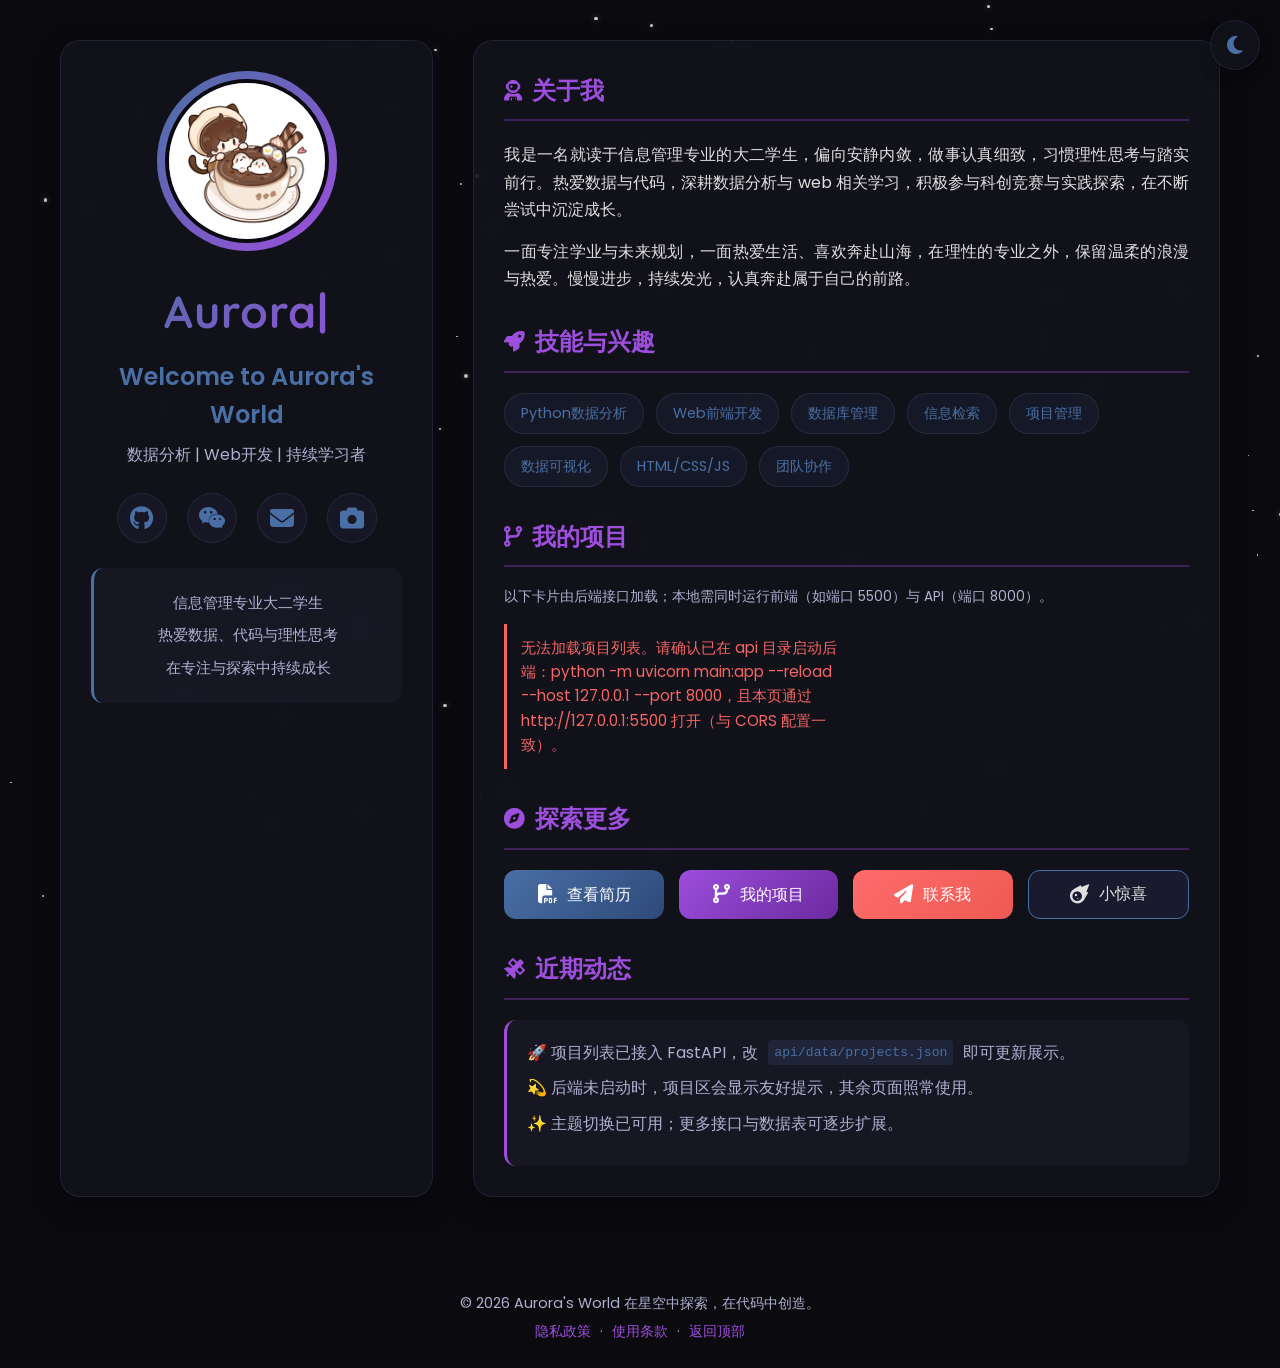
==== aurora-site/index.html @ be391386 "增强项目加载体验，添加骨架屏占位以改善用户界面；更新前端逻辑以确保在请求 API 时展示骨架屏，优化加载状态的可访问性；更新样式以支持骨架屏效果，确保在不同主题下的视觉一致性。" ====
<!DOCTYPE html>
<html lang="zh-CN">
<head>
    <meta charset="UTF-8">
    <meta name="viewport" content="width=device-width, initial-scale=1.0">
    <title>Aurora's World | 个人网站</title>
    <link rel="stylesheet" href="style.css">
    <link rel="stylesheet" href="https://cdnjs.cloudflare.com/ajax/libs/font-awesome/6.5.1/css/all.min.css">
    <link href="https://fonts.googleapis.com/css2?family=Poppins:wght@300;400;500;600;700&family=Quicksand:wght@400;500;600&display=swap" rel="stylesheet">
    <link rel="icon" type="image/x-icon" href="assets/images/favicon.ico">
</head>
<body id="top">
    <!-- 在body开始处添加主题切换按钮 -->
    <div id="theme-toggle" class="theme-toggle" title="切换主题">
      <i class="fas fa-moon"></i>
      <i class="fas fa-sun" style="display: none;"></i>
    </div>
    <!-- 星空背景容器 -->
    <div id="stars-container"></div>
    
    <!-- 主容器 -->
    <main class="container">
        <!-- 左侧个人信息区 -->
        <section class="profile-section">
            <div class="profile-card">
                <!-- 头像区域 -->
                <div class="avatar-container">
                    <div class="avatar-frame">
                        <img src="assets/images/avatar.jpg" alt="Aurora的头像" class="avatar">
                        <div class="avatar-glow"></div>
                    </div>
                </div>
                
                <!-- 昵称和标题 -->
                <div class="profile-info">
                    <h1 class="nickname" id="typewriter">Aurora</h1>
                    <h2 class="title">Welcome to Aurora's World</h2>
                    <p class="subtitle">数据分析 | Web开发 | 持续学习者</p>
                </div>
                
                <!-- 社交链接 -->
                <div class="social-links">
                    <a href="https://github.com/huxiaoman01" target="_blank" class="social-link github" title="GitHub">
                        <i class="fab fa-github"></i>
                    </a>
                    <a href="#" class="social-link wechat" id="wechat-btn" title="微信">
                        <i class="fab fa-weixin"></i>
                    </a>
                    <a href="mailto:2151235296@qq.com" class="social-link email" title="邮箱">
                        <i class="fas fa-envelope"></i>
                    </a>
                    <a href="https://www.xiaohongshu.com/user/profile/620ca19c000000001000c8bc" target="_blank" class="social-link xiaohongshu" title="小红书">
                        <i class="fas fa-camera"></i>
                    </a>
                </div>
                
                <!-- 简短介绍 -->
                <div class="short-bio">
                    <p>信息管理专业大二学生</p>
                    <p>热爱数据、代码与理性思考</p>
                    <p>在专注与探索中持续成长</p>
                </div>
            </div>
        </section>
        
        <!-- 右侧内容区 -->
        <section class="content-section">
            <div class="content-card">
                <!-- 关于我 -->
                <section class="about-section">
                    <h3 class="section-title">
                        <i class="fas fa-user-astronaut"></i> 关于我
                    </h3>
                    <div class="about-content">
                        <p>我是一名就读于信息管理专业的大二学生，偏向安静内敛，做事认真细致，习惯理性思考与踏实前行。热爱数据与代码，深耕数据分析与 web 相关学习，积极参与科创竞赛与实践探索，在不断尝试中沉淀成长。</p>
                        <p>一面专注学业与未来规划，一面热爱生活、喜欢奔赴山海，在理性的专业之外，保留温柔的浪漫与热爱。慢慢进步，持续发光，认真奔赴属于自己的前路。</p>
                    </div>
                </section>
                
                <!-- 技能标签 -->
                <section class="skills-section">
                    <h3 class="section-title">
                        <i class="fas fa-rocket"></i> 技能与兴趣
                    </h3>
                    <div class="skills-container">
                        <span class="skill-tag">Python数据分析</span>
                        <span class="skill-tag">Web前端开发</span>
                        <span class="skill-tag">数据库管理</span>
                        <span class="skill-tag">信息检索</span>
                        <span class="skill-tag">项目管理</span>
                        <span class="skill-tag">数据可视化</span>
                        <span class="skill-tag">HTML/CSS/JS</span>
                        <span class="skill-tag">团队协作</span>
                    </div>
                </section>

                <!-- 我的项目：列表数据来自 FastAPI GET /api/projects -->
                <section class="projects-section" id="projects">
                    <h3 class="section-title">
                        <i class="fas fa-code-branch"></i> 我的项目
                    </h3>
                    <p class="projects-api-note">以下卡片由后端接口加载；本地需同时运行前端（如端口 5500）与 API（端口 8000）。</p>
                    <div class="projects-grid" id="projects-grid" aria-live="polite" aria-busy="true"></div>
                </section>
                
                <!-- 功能按钮 -->
                <section class="action-buttons">
                    <h3 class="section-title">
                        <i class="fas fa-compass"></i> 探索更多
                    </h3>
                    <div class="buttons-container">
                        <a href="assets/pdf/resume.pdf" target="_blank" class="action-btn resume-btn">
                            <i class="fas fa-file-pdf"></i>
                            <span>查看简历</span>
                        </a>
                        <a href="#projects" class="action-btn projects-btn">
                            <i class="fas fa-code-branch"></i>
                            <span>我的项目</span>
                        </a>
                        <a href="#contact" class="action-btn contact-btn">
                            <i class="fas fa-paper-plane"></i>
                            <span>联系我</span>
                        </a>
                        <button class="action-btn fun-btn" id="meteor-btn">
                            <i class="fas fa-meteor"></i>
                            <span>小惊喜</span>
                        </button>
                    </div>
                </section>
                
                <!-- 近期动态（占位） -->
                <section class="updates-section">
                    <h3 class="section-title">
                        <i class="fas fa-satellite"></i> 近期动态
                    </h3>
                    <div class="updates-content">
                        <p>🚀 项目列表已接入 FastAPI，改 <code>api/data/projects.json</code> 即可更新展示。</p>
                        <p>💫 后端未启动时，项目区会显示友好提示，其余页面照常使用。</p>
                        <p>✨ 主题切换已可用；更多接口与数据表可逐步扩展。</p>
                    </div>
                </section>
            </div>
        </section>
    </main>
    
    <!-- 微信二维码模态框 -->
    <div class="modal" id="wechat-modal">
        <div class="modal-content">
            <span class="close-modal">&times;</span>
            <h3><i class="fab fa-weixin"></i> 我的微信</h3>
            <div class="qr-container">
                <img src="assets/images/wechat-qr.jpg" alt="微信二维码" class="qr-code">
                <p>扫码添加微信，请备注"来自个人网站"</p>
            </div>
        </div>
    </div>
    
    <!-- 页脚 -->
    <footer class="footer">
        <div class="footer-content">
            <p>© 2026 Aurora's World 在星空中探索，在代码中创造。</p>
            <p class="footer-links">
                <a href="#">隐私政策</a> · 
                <a href="#">使用条款</a> · 
                <a href="#top">返回顶部</a>
            </p>
        </div>
    </footer>
    
    <!-- JavaScript -->
    <script src="script.js"></script>
</body>
</html>
---- aurora-site/style.css ----
/* 基础CSS变量定义 - 暗色主题（默认） */
:root {
  --bg-primary: #0a0a0f;
  --bg-secondary: #1a1a2e;
  --text-primary: #e0e0e0;
  --text-secondary: #b0b0d0;
  --accent-primary: #4a6fa5;
  --accent-secondary: #9d4edd;
  --card-bg: rgba(20, 20, 30, 0.7);
  --card-hover-bg: rgba(25, 25, 40, 0.8);
  --star-color: #fff;
  --shooting-star-color: rgba(255, 255, 255, 0.8);
  --shadow-color: rgba(0, 0, 0, 0.3);
  --button-hover: rgba(74, 111, 165, 0.2);
  --border-color: rgba(100, 100, 150, 0.2);
  --border-accent: rgba(157, 78, 221, 0.3);
  --transition-time: 0.5s cubic-bezier(0.4, 0, 0.2, 1);
  --gradient-primary: linear-gradient(135deg, #4a6fa5, #9d4edd);
  --gradient-secondary: linear-gradient(135deg, #2e4a7a, #6b2a9e);
}

/* 亮色主题变量 */
.light-theme {
  --bg-primary: linear-gradient(135deg, #e6f7ff 0%, #f0f9ff 100%);
  --bg-secondary: #ffffff;
  --text-primary: #1a1a2e;
  --text-secondary: #4a5568;
  --accent-primary: #3182ce;
  --accent-secondary: #805ad5;
  --card-bg: rgba(255, 255, 255, 0.85);
  --card-hover-bg: rgba(255, 255, 255, 0.95);
  --star-color: #3182ce;
  --shooting-star-color: rgba(49, 130, 206, 0.7);
  --shadow-color: rgba(0, 0, 0, 0.1);
  --button-hover: rgba(49, 130, 206, 0.1);
  --border-color: rgba(128, 128, 128, 0.2);
  --border-accent: rgba(49, 130, 206, 0.3);
  --gradient-primary: linear-gradient(135deg, #3182ce, #805ad5);
  --gradient-secondary: linear-gradient(135deg, #2c5282, #6b46c1);
}

/* 基础重置与全局样式 */
* {
    margin: 0;
    padding: 0;
    box-sizing: border-box;
}

body {
    font-family: 'Poppins', 'Segoe UI', sans-serif;
    background: var(--bg-primary);
    color: var(--text-primary);
    min-height: 100vh;
    overflow-x: hidden;
    line-height: 1.6;
    transition: background-color var(--transition-time), 
                color var(--transition-time);
}

/* 主题切换按钮 */
.theme-toggle {
    position: fixed;
    top: 20px;
    right: 20px;
    width: 50px;
    height: 50px;
    background: var(--card-bg);
    backdrop-filter: blur(10px);
    border-radius: 50%;
    display: flex;
    align-items: center;
    justify-content: center;
    cursor: pointer;
    z-index: 1000;
    box-shadow: 0 4px 15px var(--shadow-color);
    border: 1px solid var(--border-color);
    transition: all 0.3s ease;
    font-size: 1.3rem;
    color: var(--accent-primary);
}

.theme-toggle:hover {
    transform: scale(1.1) rotate(15deg);
    box-shadow: 0 6px 20px var(--shadow-color);
    color: var(--accent-secondary);
}

@media (max-width: 768px) {
    .theme-toggle {
        top: 15px;
        right: 15px;
        width: 45px;
        height: 45px;
    }
}

/* 星空背景容器 */
#stars-container {
    position: fixed;
    top: 0;
    left: 0;
    width: 100%;
    height: 100%;
    z-index: -1;
    overflow: hidden;
}

/* 星星样式 */
.star {
    position: absolute;
    background-color: var(--star-color);
    border-radius: 50%;
    animation: twinkle infinite alternate;
    transition: background-color var(--transition-time);
}

@keyframes twinkle {
    0% { opacity: 0.3; }
    100% { opacity: 1; }
}

/* 流星样式 */
.shooting-star {
    position: absolute;
    height: 1px;
    background: linear-gradient(90deg, transparent, var(--shooting-star-color));
    transform: rotate(-45deg);
    animation: shoot 2s linear forwards;
    transition: background var(--transition-time);
}

@keyframes shoot {
    0% {
        transform: translateX(0) translateY(0) rotate(-45deg);
        opacity: 1;
        width: 0;
    }
    10% {
        width: 100px;
    }
    100% {
        transform: translateX(500px) translateY(500px) rotate(-45deg);
        opacity: 0;
        width: 0;
    }
}

/* 主容器布局 */
.container {
    max-width: 1200px;
    margin: 0 auto;
    padding: 20px;
    display: flex;
    flex-direction: column;
    min-height: 100vh;
    position: relative;
    z-index: 1;
}

@media (min-width: 768px) {
    .container {
        flex-direction: row;
        padding: 40px 20px;
    }
}

/* 左侧个人信息区 */
.profile-section {
    flex: 1;
    display: flex;
    justify-content: center;
    padding: 20px 0;
}

@media (min-width: 768px) {
    .profile-section {
        padding: 0 20px 0 0;
        justify-content: flex-end;
    }
}

.profile-card {
    background: var(--card-bg);
    backdrop-filter: blur(10px);
    border-radius: 20px;
    padding: 30px;
    width: 100%;
    max-width: 400px;
    box-shadow: 0 10px 30px var(--shadow-color);
    border: 1px solid var(--border-color);
    transition: transform 0.3s ease, box-shadow 0.3s ease, 
                background var(--transition-time), border-color var(--transition-time);
}

.profile-card:hover {
    transform: translateY(-5px);
    box-shadow: 0 15px 35px var(--shadow-color);
    background: var(--card-hover-bg);
}

/* 头像区域 */
.avatar-container {
    display: flex;
    justify-content: center;
    margin-bottom: 25px;
}

.avatar-frame {
    position: relative;
    width: 180px;
    height: 180px;
    border-radius: 50%;
    padding: 8px;
    background: var(--gradient-primary);
    animation: glow 3s infinite alternate;
    transition: background var(--transition-time);
}

@keyframes glow {
    0% { box-shadow: 0 0 20px rgba(74, 111, 165, 0.5); }
    100% { box-shadow: 0 0 30px rgba(157, 78, 221, 0.7); }
}

.light-theme .avatar-frame {
    animation: glow-light 3s infinite alternate;
}

@keyframes glow-light {
    0% { box-shadow: 0 0 20px rgba(49, 130, 206, 0.5); }
    100% { box-shadow: 0 0 30px rgba(128, 90, 213, 0.7); }
}

.avatar {
    width: 100%;
    height: 100%;
    border-radius: 50%;
    object-fit: cover;
    border: 4px solid var(--bg-primary);
    transition: border-color var(--transition-time);
}

.avatar-glow {
    position: absolute;
    top: 0;
    left: 0;
    width: 100%;
    height: 100%;
    border-radius: 50%;
    background: radial-gradient(circle at center, transparent 30%, rgba(157, 78, 221, 0.2) 70%);
    z-index: -1;
    transition: background var(--transition-time);
}

.light-theme .avatar-glow {
    background: radial-gradient(circle at center, transparent 30%, rgba(49, 130, 206, 0.2) 70%);
}

/* 个人信息 */
.profile-info {
    text-align: center;
    margin-bottom: 25px;
}

.nickname {
    font-family: 'Quicksand', sans-serif;
    font-size: 2.8rem;
    font-weight: 700;
    background: var(--gradient-primary);
    -webkit-background-clip: text;
    background-clip: text;
    color: transparent;
    margin-bottom: 10px;
    letter-spacing: 1px;
    transition: background var(--transition-time);
}

.title {
    font-size: 1.5rem;
    font-weight: 600;
    color: var(--accent-primary);
    margin-bottom: 8px;
    transition: color var(--transition-time);
}

.subtitle {
    font-size: 1rem;
    color: var(--text-secondary);
    font-weight: 400;
    transition: color var(--transition-time);
}

/* 社交链接 */
.social-links {
    display: flex;
    justify-content: center;
    gap: 20px;
    margin-bottom: 25px;
    flex-wrap: wrap;
}

.social-link {
    display: flex;
    align-items: center;
    justify-content: center;
    width: 50px;
    height: 50px;
    border-radius: 50%;
    background: var(--card-hover-bg);
    color: var(--accent-primary);
    font-size: 1.5rem;
    transition: all 0.3s ease;
    text-decoration: none;
    border: 1px solid var(--border-color);
}

.social-link:hover {
    transform: translateY(-5px);
    color: white;
    background: var(--accent-primary);
    border-color: var(--accent-primary);
}

.github:hover { background: #333; }
.wechat:hover { background: #07c160; }
.email:hover { background: #ea4335; }
.xiaohongshu:hover { background: #FF2442; }

/* 简短介绍 */
.short-bio {
    text-align: center;
    padding: 15px;
    background: var(--card-hover-bg);
    border-radius: 12px;
    border-left: 3px solid var(--accent-primary);
    transition: all var(--transition-time);
}

.short-bio p {
    margin: 8px 0;
    color: var(--text-secondary);
    font-size: 0.95rem;
    transition: color var(--transition-time);
}

/* 右侧内容区 */
.content-section {
    flex: 2;
    padding: 20px 0;
}

@media (min-width: 768px) {
    .content-section {
        padding: 0 0 0 20px;
    }
}

.content-card {
    background: var(--card-bg);
    backdrop-filter: blur(10px);
    border-radius: 20px;
    padding: 30px;
    width: 100%;
    box-shadow: 0 10px 30px var(--shadow-color);
    border: 1px solid var(--border-color);
    transition: transform 0.3s ease, 
                background var(--transition-time), 
                border-color var(--transition-time);
}

.content-card:hover {
    transform: translateY(-3px);
    background: var(--card-hover-bg);
}

/* 各部分公共样式 */
.section-title {
    font-family: 'Quicksand', sans-serif;
    font-size: 1.5rem;
    color: var(--accent-secondary);
    margin-bottom: 20px;
    padding-bottom: 10px;
    border-bottom: 2px solid var(--border-accent);
    display: flex;
    align-items: center;
    gap: 10px;
    transition: all var(--transition-time);
}

.section-title i {
    font-size: 1.3rem;
}

.about-content {
    margin-bottom: 30px;
}

.about-content p {
    margin-bottom: 15px;
    color: var(--text-primary);
    line-height: 1.7;
    text-align: justify;
    transition: color var(--transition-time);
}

/* 技能标签 */
.skills-container {
    display: flex;
    flex-wrap: wrap;
    gap: 12px;
    margin-bottom: 30px;
}

.skill-tag {
    background: rgba(74, 111, 165, 0.1);
    color: var(--accent-primary);
    padding: 8px 16px;
    border-radius: 20px;
    font-size: 0.9rem;
    border: 1px solid var(--border-color);
    transition: all 0.3s ease;
    cursor: default;
}

.skill-tag:hover {
    background: rgba(157, 78, 221, 0.1);
    color: var(--accent-secondary);
    border-color: var(--border-accent);
    transform: translateY(-2px);
}

/* 我的项目（API 动态加载） */
.projects-section {
    margin-bottom: 30px;
}

.projects-api-note {
    font-size: 0.85rem;
    color: var(--text-secondary);
    margin-bottom: 16px;
    line-height: 1.5;
    transition: color var(--transition-time);
}

.projects-grid {
    display: grid;
    grid-template-columns: 1fr;
    gap: 16px;
}

@media (min-width: 640px) {
    .projects-grid {
        grid-template-columns: repeat(2, 1fr);
    }
}

.projects-status {
    color: var(--text-secondary);
    font-size: 0.95rem;
    padding: 12px 0;
    transition: color var(--transition-time);
}

.projects-status--error {
    color: #f56565;
    border-left: 3px solid #f56565;
    padding-left: 14px;
    line-height: 1.6;
}

.light-theme .projects-status--error {
    color: #c53030;
}

.project-card {
    background: var(--card-hover-bg);
    border: 1px solid var(--border-color);
    border-radius: 14px;
    padding: 18px 20px;
    transition: transform 0.25s ease, box-shadow 0.25s ease,
        border-color var(--transition-time), background var(--transition-time);
}

.project-card:hover {
    transform: translateY(-3px);
    box-shadow: 0 8px 24px var(--shadow-color);
    border-color: var(--border-accent);
}

/* 项目卡片骨架屏 */
.project-card--skeleton {
    pointer-events: none;
    cursor: default;
}

.project-card--skeleton:hover {
    transform: none;
    box-shadow: none;
    border-color: var(--border-color);
}

.skeleton-block,
.skeleton-tag {
    border-radius: 6px;
    background: linear-gradient(
        90deg,
        rgba(74, 111, 165, 0.12) 0%,
        rgba(157, 78, 221, 0.18) 50%,
        rgba(74, 111, 165, 0.12) 100%
    );
    background-size: 200% 100%;
    animation: skeleton-shimmer 1.4s ease-in-out infinite;
}

.light-theme .skeleton-block,
.light-theme .skeleton-tag {
    background: linear-gradient(
        90deg,
        rgba(49, 130, 206, 0.1) 0%,
        rgba(128, 90, 213, 0.16) 50%,
        rgba(49, 130, 206, 0.1) 100%
    );
    background-size: 200% 100%;
}

@keyframes skeleton-shimmer {
    0% { background-position: 200% 0; }
    100% { background-position: -200% 0; }
}

@media (prefers-reduced-motion: reduce) {
    .skeleton-block,
    .skeleton-tag {
        animation: none;
        background: rgba(74, 111, 165, 0.15);
    }

    .light-theme .skeleton-block,
    .light-theme .skeleton-tag {
        background: rgba(49, 130, 206, 0.12);
    }
}

.skeleton-block--title {
    width: 70%;
    height: 1.1rem;
    margin-bottom: 12px;
}

.skeleton-block--line {
    width: 100%;
    height: 0.85rem;
    margin-bottom: 8px;
}

.skeleton-block--short {
    width: 85%;
    margin-bottom: 14px;
}

.skeleton-block--meta {
    width: 40%;
    height: 0.75rem;
    margin-top: 4px;
}

.skeleton-tags {
    display: flex;
    flex-wrap: wrap;
    gap: 8px;
    margin-bottom: 10px;
}

.skeleton-tag {
    width: 56px;
    height: 22px;
    border-radius: 999px;
}

.project-card__title {
    font-family: 'Quicksand', sans-serif;
    font-size: 1.1rem;
    color: var(--text-primary);
    margin-bottom: 10px;
    line-height: 1.35;
    transition: color var(--transition-time);
}

.project-card__summary {
    font-size: 0.9rem;
    color: var(--text-secondary);
    line-height: 1.65;
    margin-bottom: 12px;
    transition: color var(--transition-time);
}

.project-card__tags {
    display: flex;
    flex-wrap: wrap;
    gap: 8px;
    margin-bottom: 10px;
}

.project-tag {
    font-size: 0.75rem;
    padding: 4px 10px;
    border-radius: 999px;
    background: rgba(74, 111, 165, 0.12);
    color: var(--accent-primary);
    border: 1px solid var(--border-color);
    transition: all var(--transition-time);
}

.project-card__meta {
    font-size: 0.78rem;
    color: var(--text-secondary);
    opacity: 0.85;
    margin-bottom: 8px;
    transition: color var(--transition-time);
}

.project-card__link {
    display: inline-flex;
    align-items: center;
    gap: 6px;
    font-size: 0.85rem;
    color: var(--accent-secondary);
    text-decoration: none;
    font-weight: 500;
    margin-top: 4px;
    transition: color 0.2s ease;
}

.project-card__link:hover {
    color: var(--accent-primary);
    text-decoration: underline;
}

.updates-content code {
    font-size: 0.82rem;
    padding: 2px 6px;
    border-radius: 4px;
    background: rgba(74, 111, 165, 0.15);
    color: var(--accent-primary);
    transition: background var(--transition-time), color var(--transition-time);
}

.light-theme .updates-content code {
    background: rgba(49, 130, 206, 0.12);
    color: var(--accent-primary);
}

/* 功能按钮 */
.buttons-container {
    display: flex;
    flex-wrap: wrap;
    gap: 15px;
    margin-bottom: 30px;
}

.action-btn {
    display: flex;
    align-items: center;
    justify-content: center;
    gap: 10px;
    padding: 12px 24px;
    border-radius: 12px;
    text-decoration: none;
    font-weight: 500;
    transition: all 0.3s ease;
    border: none;
    cursor: pointer;
    font-size: 1rem;
    flex: 1;
    min-width: 150px;
}

.resume-btn {
    background: linear-gradient(135deg, #4a6fa5, #2e4a7a);
    color: white;
}

.projects-btn {
    background: linear-gradient(135deg, #9d4edd, #6b2a9e);
    color: white;
}

.contact-btn {
    background: linear-gradient(135deg, #ff6b6b, #ee5a52);
    color: white;
}

.fun-btn {
    background: var(--bg-secondary);
    color: var(--text-primary);
    border: 1px solid var(--accent-primary);
}

.action-btn:hover {
    transform: translateY(-5px);
    box-shadow: 0 7px 15px var(--shadow-color);
}

.action-btn i {
    font-size: 1.2rem;
}

/* 近期动态 */
.updates-content {
    background: var(--card-hover-bg);
    padding: 20px;
    border-radius: 12px;
    border-left: 3px solid var(--accent-secondary);
    transition: all var(--transition-time);
}

.updates-content p {
    margin-bottom: 10px;
    color: var(--text-secondary);
    display: flex;
    align-items: center;
    gap: 10px;
    transition: color var(--transition-time);
}

/* 模态框 */
.modal {
    display: none;
    position: fixed;
    top: 0;
    left: 0;
    width: 100%;
    height: 100%;
    background-color: rgba(0, 0, 0, 0.8);
    z-index: 1000;
    justify-content: center;
    align-items: center;
}

.modal-content {
    background: var(--card-bg);
    padding: 30px;
    border-radius: 20px;
    width: 90%;
    max-width: 400px;
    text-align: center;
    border: 1px solid var(--border-accent);
    box-shadow: 0 10px 30px var(--shadow-color);
    position: relative;
    transition: all var(--transition-time);
}

.close-modal {
    position: absolute;
    top: 15px;
    right: 20px;
    font-size: 1.8rem;
    color: var(--text-secondary);
    cursor: pointer;
    transition: color 0.3s;
}

.close-modal:hover {
    color: var(--accent-primary);
}

.qr-container {
    padding: 20px 0;
}

.qr-code {
    width: 200px;
    height: 200px;
    border-radius: 10px;
    margin-bottom: 20px;
    border: 1px solid var(--border-color);
}

/* 页脚 */
.footer {
    text-align: center;
    padding: 20px;
    color: var(--text-secondary);
    font-size: 0.9rem;
    margin-top: 30px;
    transition: color var(--transition-time);
}

.footer-content p {
    margin: 5px 0;
}

.footer-links a {
    color: var(--accent-secondary);
    text-decoration: none;
    margin: 0 5px;
    transition: color 0.3s;
}

.footer-links a:hover {
    color: var(--accent-primary);
    text-decoration: underline;
}

/* 响应式调整 */
@media (max-width: 767px) {
    .container {
        padding: 10px;
    }
    
    .profile-card, .content-card {
        padding: 20px;
    }
    
    .nickname {
        font-size: 2.2rem;
    }
    
    .title {
        font-size: 1.3rem;
    }
    
    .social-link {
        width: 45px;
        height: 45px;
        font-size: 1.3rem;
    }
    
    .buttons-container {
        flex-direction: column;
    }
    
    .action-btn {
        width: 100%;
    }
}
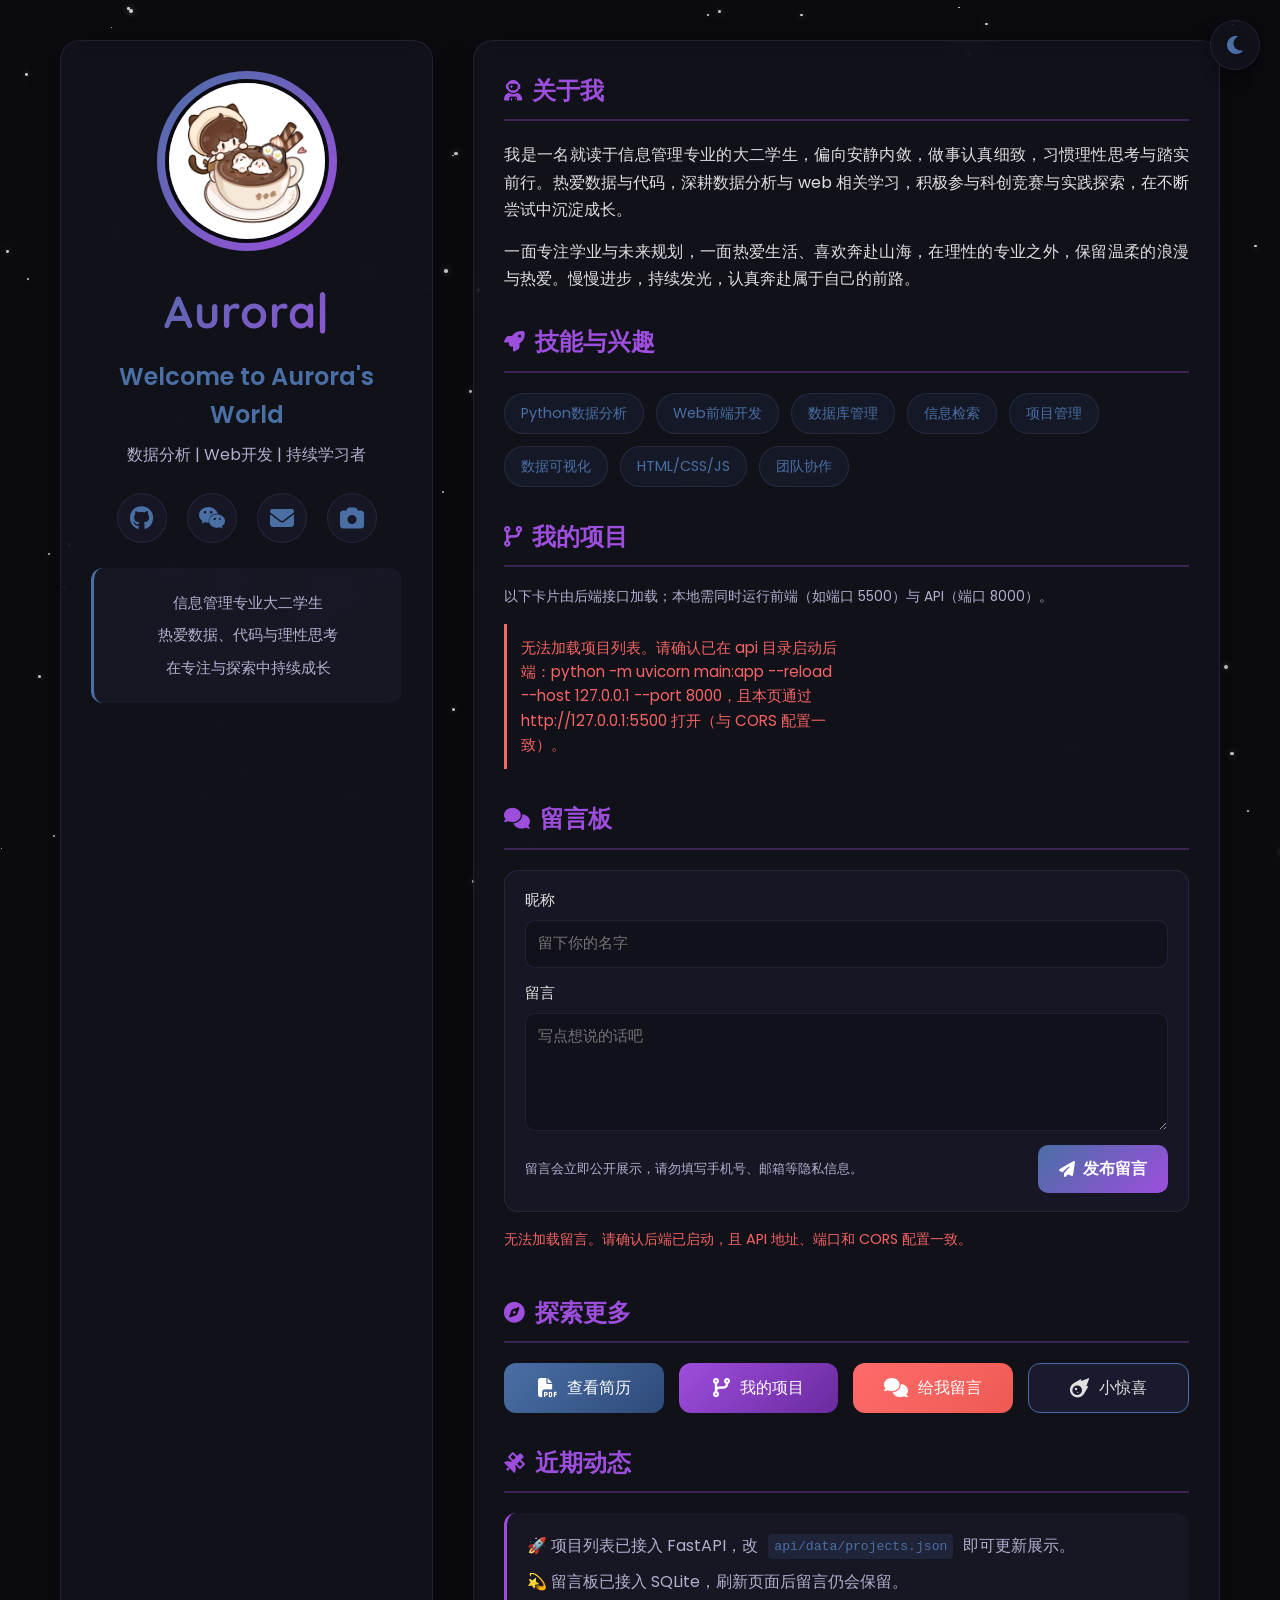
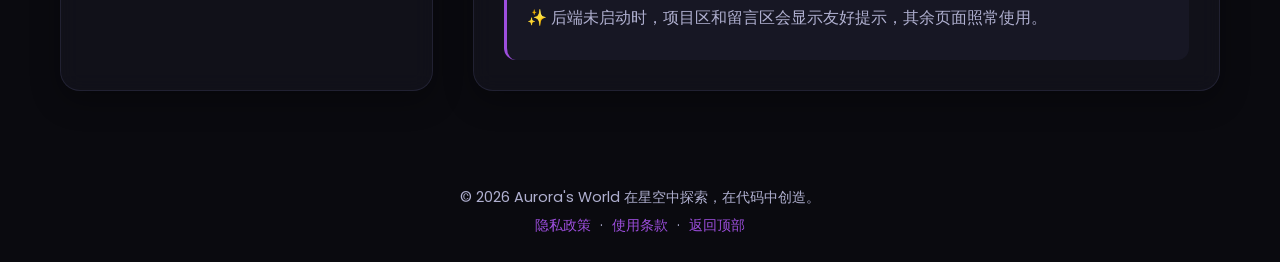
==== commit 92f9fc05: "功能: 留言板接入 SQLite 并补充骨架屏加载体验 前端新增留言表单与留言列表、发布与加载的错误提示及字数校验；项目区请求前渲染骨架卡片并保证最短展示时长；后端新增 /api/messages 读" ====
--- a/aurora-site/index.html
+++ b/aurora-site/index.html
@@ -102,6 +102,32 @@
                     <p class="projects-api-note">以下卡片由后端接口加载；本地需同时运行前端（如端口 5500）与 API（端口 8000）。</p>
                     <div class="projects-grid" id="projects-grid" aria-live="polite" aria-busy="true"></div>
                 </section>
+
+                <!-- 留言板：数据来自 FastAPI + SQLite -->
+                <section class="guestbook-section" id="guestbook">
+                    <h3 class="section-title">
+                        <i class="fas fa-comments"></i> 留言板
+                    </h3>
+                    <form class="message-form" id="message-form">
+                        <label class="form-field">
+                            <span>昵称</span>
+                            <input type="text" id="message-name" name="name" maxlength="20" placeholder="留下你的名字" required>
+                        </label>
+                        <label class="form-field">
+                            <span>留言</span>
+                            <textarea id="message-content" name="content" maxlength="300" rows="4" placeholder="写点想说的话吧" required></textarea>
+                        </label>
+                        <div class="message-form__footer">
+                            <p class="message-hint">留言会立即公开展示，请勿填写手机号、邮箱等隐私信息。</p>
+                            <button type="submit" class="message-submit">
+                                <i class="fas fa-paper-plane"></i>
+                                <span>发布留言</span>
+                            </button>
+                        </div>
+                    </form>
+                    <p class="messages-status" id="messages-status" aria-live="polite"></p>
+                    <div class="messages-list" id="messages-list" aria-live="polite" aria-busy="true"></div>
+                </section>
                 
                 <!-- 功能按钮 -->
                 <section class="action-buttons">
@@ -117,9 +143,9 @@
                             <i class="fas fa-code-branch"></i>
                             <span>我的项目</span>
                         </a>
-                        <a href="#contact" class="action-btn contact-btn">
-                            <i class="fas fa-paper-plane"></i>
-                            <span>联系我</span>
+                        <a href="#guestbook" class="action-btn contact-btn">
+                            <i class="fas fa-comments"></i>
+                            <span>给我留言</span>
                         </a>
                         <button class="action-btn fun-btn" id="meteor-btn">
                             <i class="fas fa-meteor"></i>
@@ -135,8 +161,8 @@
                     </h3>
                     <div class="updates-content">
                         <p>🚀 项目列表已接入 FastAPI，改 <code>api/data/projects.json</code> 即可更新展示。</p>
-                        <p>💫 后端未启动时，项目区会显示友好提示，其余页面照常使用。</p>
-                        <p>✨ 主题切换已可用；更多接口与数据表可逐步扩展。</p>
+                        <p>💫 留言板已接入 SQLite，刷新页面后留言仍会保留。</p>
+                        <p>✨ 后端未启动时，项目区和留言区会显示友好提示，其余页面照常使用。</p>
                     </div>
                 </section>
             </div>
@@ -170,4 +196,4 @@
     <!-- JavaScript -->
     <script src="script.js"></script>
 </body>
-</html>+</html>
--- a/aurora-site/style.css
+++ b/aurora-site/style.css
@@ -635,6 +635,162 @@
     text-decoration: underline;
 }
 
+/* 留言板 */
+.guestbook-section {
+    margin-bottom: 30px;
+}
+
+.message-form {
+    background: var(--card-hover-bg);
+    border: 1px solid var(--border-color);
+    border-radius: 14px;
+    padding: 18px 20px;
+    margin-bottom: 16px;
+    transition: background var(--transition-time), border-color var(--transition-time);
+}
+
+.form-field {
+    display: flex;
+    flex-direction: column;
+    gap: 8px;
+    margin-bottom: 14px;
+    color: var(--text-primary);
+    font-size: 0.92rem;
+    font-weight: 500;
+}
+
+.form-field input,
+.form-field textarea {
+    width: 100%;
+    border: 1px solid var(--border-color);
+    border-radius: 10px;
+    background: rgba(10, 10, 15, 0.35);
+    color: var(--text-primary);
+    font: inherit;
+    padding: 11px 12px;
+    outline: none;
+    resize: vertical;
+    transition: border-color 0.2s ease, box-shadow 0.2s ease,
+        background var(--transition-time), color var(--transition-time);
+}
+
+.light-theme .form-field input,
+.light-theme .form-field textarea {
+    background: rgba(255, 255, 255, 0.75);
+}
+
+.form-field input:focus,
+.form-field textarea:focus {
+    border-color: var(--accent-secondary);
+    box-shadow: 0 0 0 3px rgba(157, 78, 221, 0.15);
+}
+
+.message-form__footer {
+    display: flex;
+    align-items: center;
+    justify-content: space-between;
+    gap: 14px;
+}
+
+.message-hint {
+    color: var(--text-secondary);
+    font-size: 0.82rem;
+    line-height: 1.5;
+}
+
+.message-submit {
+    display: inline-flex;
+    align-items: center;
+    justify-content: center;
+    gap: 8px;
+    min-width: 130px;
+    border: none;
+    border-radius: 10px;
+    padding: 11px 16px;
+    background: var(--gradient-primary);
+    color: white;
+    font: inherit;
+    font-weight: 600;
+    cursor: pointer;
+    transition: transform 0.2s ease, box-shadow 0.2s ease, opacity 0.2s ease;
+}
+
+.message-submit:hover {
+    transform: translateY(-2px);
+    box-shadow: 0 7px 15px var(--shadow-color);
+}
+
+.message-submit:disabled {
+    cursor: wait;
+    opacity: 0.75;
+    transform: none;
+}
+
+.messages-status {
+    min-height: 1.4em;
+    color: var(--text-secondary);
+    font-size: 0.9rem;
+    margin-bottom: 12px;
+    transition: color var(--transition-time);
+}
+
+.messages-status--error {
+    color: #f56565;
+}
+
+.messages-status--success {
+    color: #48bb78;
+}
+
+.light-theme .messages-status--error {
+    color: #c53030;
+}
+
+.light-theme .messages-status--success {
+    color: #2f855a;
+}
+
+.messages-list {
+    display: grid;
+    gap: 12px;
+}
+
+.message-card {
+    background: var(--card-hover-bg);
+    border: 1px solid var(--border-color);
+    border-radius: 12px;
+    padding: 14px 16px;
+    transition: border-color var(--transition-time), background var(--transition-time);
+}
+
+.message-card__header {
+    display: flex;
+    justify-content: space-between;
+    gap: 12px;
+    margin-bottom: 8px;
+}
+
+.message-card__name {
+    color: var(--accent-primary);
+    font-size: 0.95rem;
+    overflow-wrap: anywhere;
+}
+
+.message-card__time {
+    color: var(--text-secondary);
+    font-size: 0.78rem;
+    white-space: nowrap;
+}
+
+.message-card__content {
+    color: var(--text-primary);
+    font-size: 0.92rem;
+    line-height: 1.65;
+    white-space: pre-wrap;
+    overflow-wrap: anywhere;
+    transition: color var(--transition-time);
+}
+
 .updates-content code {
     font-size: 0.82rem;
     padding: 2px 6px;
@@ -832,4 +988,18 @@
     .action-btn {
         width: 100%;
     }
-}+
+    .message-form__footer,
+    .message-card__header {
+        align-items: flex-start;
+        flex-direction: column;
+    }
+
+    .message-submit {
+        width: 100%;
+    }
+
+    .message-card__time {
+        white-space: normal;
+    }
+}
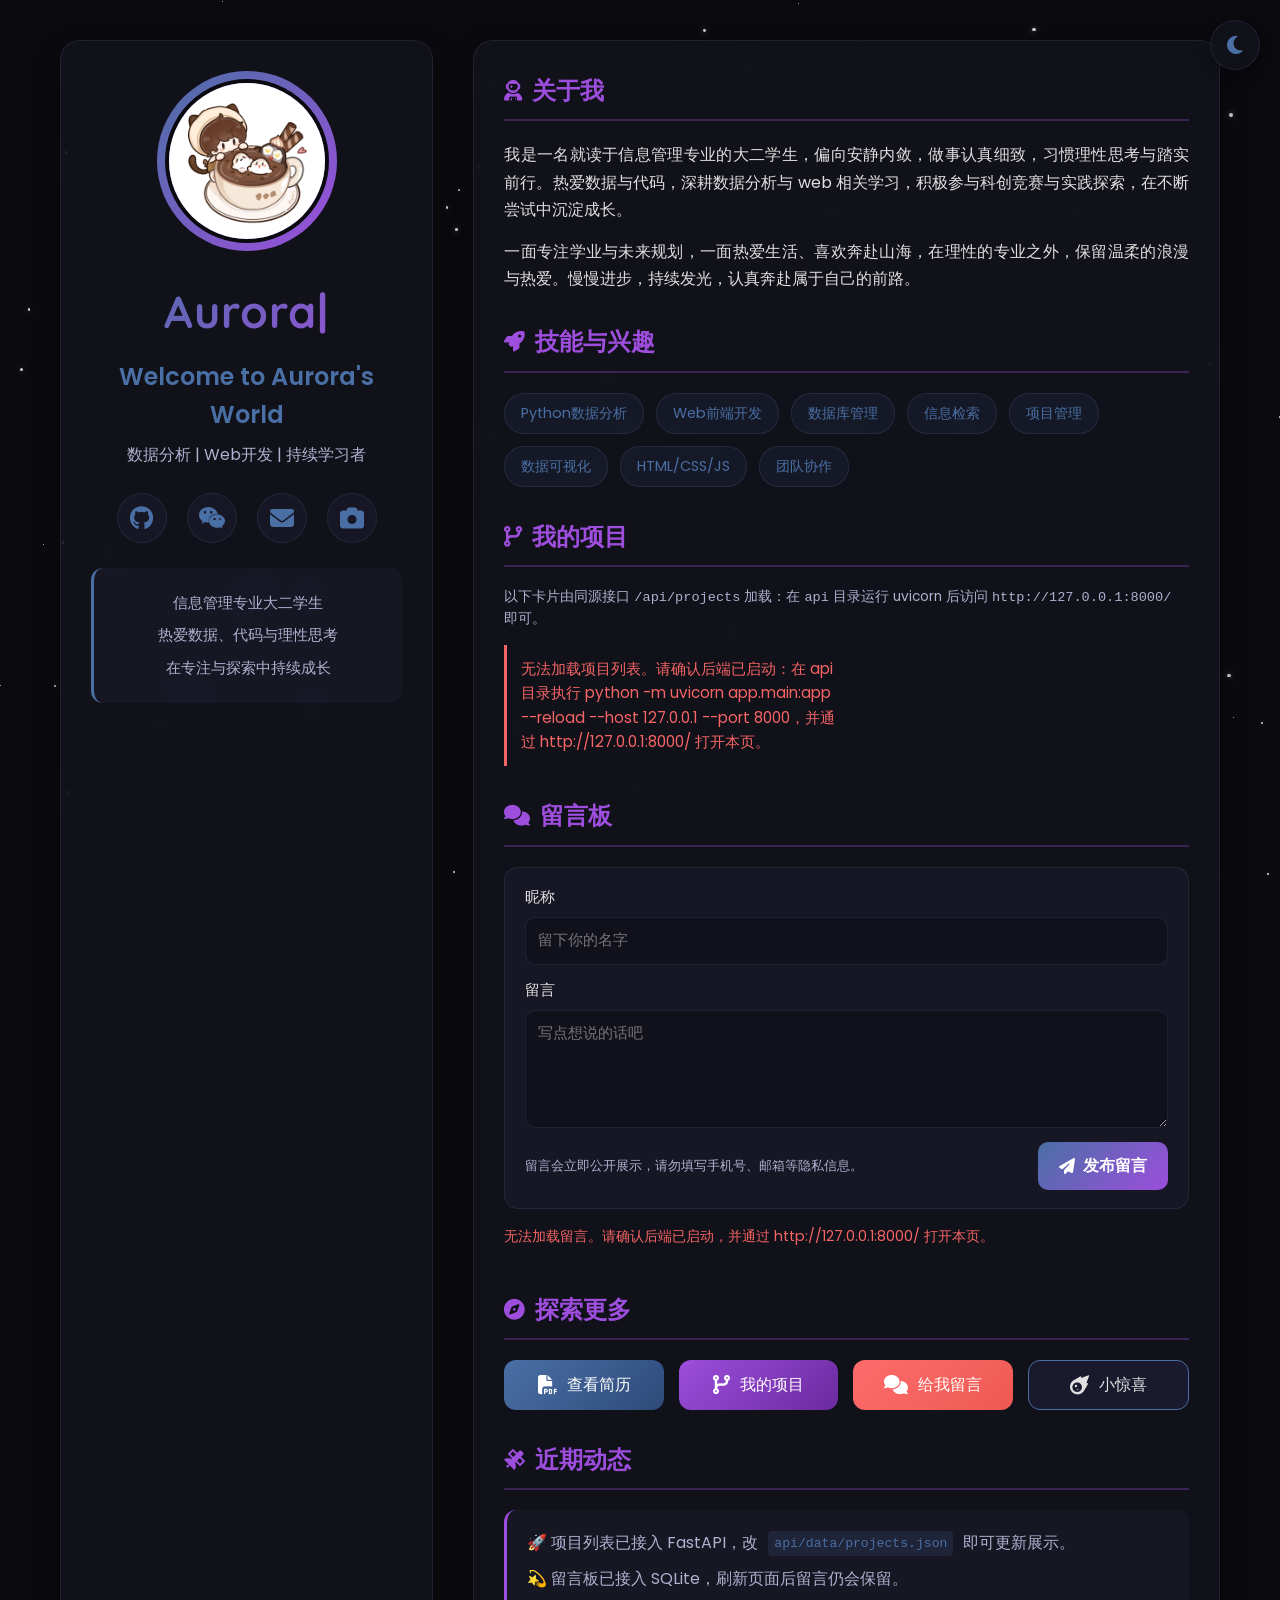
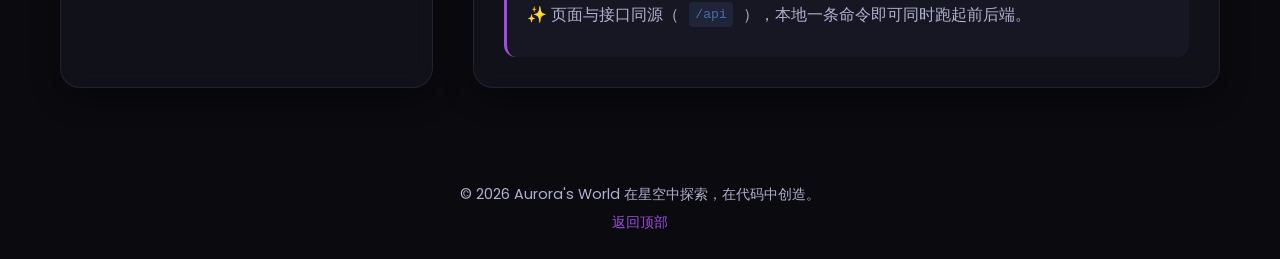
==== commit e96e5d8f: "重构: 前端拆分为 ES modules 并改为同源 /api 调用 script.js 拆成 js/ 下的 main、api、stars、theme、projects、guestbook、ui 七个" ====
--- a/aurora-site/index.html
+++ b/aurora-site/index.html
@@ -4,10 +4,10 @@
     <meta charset="UTF-8">
     <meta name="viewport" content="width=device-width, initial-scale=1.0">
     <title>Aurora's World | 个人网站</title>
-    <link rel="stylesheet" href="style.css">
+    <link rel="stylesheet" href="css/style.css">
     <link rel="stylesheet" href="https://cdnjs.cloudflare.com/ajax/libs/font-awesome/6.5.1/css/all.min.css">
     <link href="https://fonts.googleapis.com/css2?family=Poppins:wght@300;400;500;600;700&family=Quicksand:wght@400;500;600&display=swap" rel="stylesheet">
-    <link rel="icon" type="image/x-icon" href="assets/images/favicon.ico">
+    <link rel="icon" type="image/svg+xml" href="assets/images/favicon.svg">
 </head>
 <body id="top">
     <!-- 在body开始处添加主题切换按钮 -->
@@ -99,7 +99,7 @@
                     <h3 class="section-title">
                         <i class="fas fa-code-branch"></i> 我的项目
                     </h3>
-                    <p class="projects-api-note">以下卡片由后端接口加载；本地需同时运行前端（如端口 5500）与 API（端口 8000）。</p>
+                    <p class="projects-api-note">以下卡片由同源接口 <code>/api/projects</code> 加载：在 <code>api</code> 目录运行 uvicorn 后访问 <code>http://127.0.0.1:8000/</code> 即可。</p>
                     <div class="projects-grid" id="projects-grid" aria-live="polite" aria-busy="true"></div>
                 </section>
 
@@ -162,7 +162,7 @@
                     <div class="updates-content">
                         <p>🚀 项目列表已接入 FastAPI，改 <code>api/data/projects.json</code> 即可更新展示。</p>
                         <p>💫 留言板已接入 SQLite，刷新页面后留言仍会保留。</p>
-                        <p>✨ 后端未启动时，项目区和留言区会显示友好提示，其余页面照常使用。</p>
+                        <p>✨ 页面与接口同源（<code>/api</code>），本地一条命令即可同时跑起前后端。</p>
                     </div>
                 </section>
             </div>
@@ -186,14 +186,12 @@
         <div class="footer-content">
             <p>© 2026 Aurora's World 在星空中探索，在代码中创造。</p>
             <p class="footer-links">
-                <a href="#">隐私政策</a> · 
-                <a href="#">使用条款</a> · 
                 <a href="#top">返回顶部</a>
             </p>
         </div>
     </footer>
     
     <!-- JavaScript -->
-    <script src="script.js"></script>
+    <script type="module" src="js/main.js"></script>
 </body>
 </html>
--- a/aurora-site/css/style.css
+++ b/aurora-site/css/style.css
@@ -0,0 +1,1005 @@
+/* 基础CSS变量定义 - 暗色主题（默认） */
+:root {
+  --bg-primary: #0a0a0f;
+  --bg-secondary: #1a1a2e;
+  --text-primary: #e0e0e0;
+  --text-secondary: #b0b0d0;
+  --accent-primary: #4a6fa5;
+  --accent-secondary: #9d4edd;
+  --card-bg: rgba(20, 20, 30, 0.7);
+  --card-hover-bg: rgba(25, 25, 40, 0.8);
+  --star-color: #fff;
+  --shooting-star-color: rgba(255, 255, 255, 0.8);
+  --shadow-color: rgba(0, 0, 0, 0.3);
+  --button-hover: rgba(74, 111, 165, 0.2);
+  --border-color: rgba(100, 100, 150, 0.2);
+  --border-accent: rgba(157, 78, 221, 0.3);
+  --transition-time: 0.5s cubic-bezier(0.4, 0, 0.2, 1);
+  --gradient-primary: linear-gradient(135deg, #4a6fa5, #9d4edd);
+  --gradient-secondary: linear-gradient(135deg, #2e4a7a, #6b2a9e);
+}
+
+/* 亮色主题变量 */
+.light-theme {
+  --bg-primary: linear-gradient(135deg, #e6f7ff 0%, #f0f9ff 100%);
+  --bg-secondary: #ffffff;
+  --text-primary: #1a1a2e;
+  --text-secondary: #4a5568;
+  --accent-primary: #3182ce;
+  --accent-secondary: #805ad5;
+  --card-bg: rgba(255, 255, 255, 0.85);
+  --card-hover-bg: rgba(255, 255, 255, 0.95);
+  --star-color: #3182ce;
+  --shooting-star-color: rgba(49, 130, 206, 0.7);
+  --shadow-color: rgba(0, 0, 0, 0.1);
+  --button-hover: rgba(49, 130, 206, 0.1);
+  --border-color: rgba(128, 128, 128, 0.2);
+  --border-accent: rgba(49, 130, 206, 0.3);
+  --gradient-primary: linear-gradient(135deg, #3182ce, #805ad5);
+  --gradient-secondary: linear-gradient(135deg, #2c5282, #6b46c1);
+}
+
+/* 基础重置与全局样式 */
+* {
+    margin: 0;
+    padding: 0;
+    box-sizing: border-box;
+}
+
+body {
+    font-family: 'Poppins', 'Segoe UI', sans-serif;
+    background: var(--bg-primary);
+    color: var(--text-primary);
+    min-height: 100vh;
+    overflow-x: hidden;
+    line-height: 1.6;
+    transition: background-color var(--transition-time), 
+                color var(--transition-time);
+}
+
+/* 主题切换按钮 */
+.theme-toggle {
+    position: fixed;
+    top: 20px;
+    right: 20px;
+    width: 50px;
+    height: 50px;
+    background: var(--card-bg);
+    backdrop-filter: blur(10px);
+    border-radius: 50%;
+    display: flex;
+    align-items: center;
+    justify-content: center;
+    cursor: pointer;
+    z-index: 1000;
+    box-shadow: 0 4px 15px var(--shadow-color);
+    border: 1px solid var(--border-color);
+    transition: all 0.3s ease;
+    font-size: 1.3rem;
+    color: var(--accent-primary);
+}
+
+.theme-toggle:hover {
+    transform: scale(1.1) rotate(15deg);
+    box-shadow: 0 6px 20px var(--shadow-color);
+    color: var(--accent-secondary);
+}
+
+@media (max-width: 768px) {
+    .theme-toggle {
+        top: 15px;
+        right: 15px;
+        width: 45px;
+        height: 45px;
+    }
+}
+
+/* 星空背景容器 */
+#stars-container {
+    position: fixed;
+    top: 0;
+    left: 0;
+    width: 100%;
+    height: 100%;
+    z-index: -1;
+    overflow: hidden;
+}
+
+/* 星星样式 */
+.star {
+    position: absolute;
+    background-color: var(--star-color);
+    border-radius: 50%;
+    animation: twinkle infinite alternate;
+    transition: background-color var(--transition-time);
+}
+
+@keyframes twinkle {
+    0% { opacity: 0.3; }
+    100% { opacity: 1; }
+}
+
+/* 流星样式 */
+.shooting-star {
+    position: absolute;
+    height: 1px;
+    background: linear-gradient(90deg, transparent, var(--shooting-star-color));
+    transform: rotate(-45deg);
+    animation: shoot 2s linear forwards;
+    transition: background var(--transition-time);
+}
+
+@keyframes shoot {
+    0% {
+        transform: translateX(0) translateY(0) rotate(-45deg);
+        opacity: 1;
+        width: 0;
+    }
+    10% {
+        width: 100px;
+    }
+    100% {
+        transform: translateX(500px) translateY(500px) rotate(-45deg);
+        opacity: 0;
+        width: 0;
+    }
+}
+
+/* 主容器布局 */
+.container {
+    max-width: 1200px;
+    margin: 0 auto;
+    padding: 20px;
+    display: flex;
+    flex-direction: column;
+    min-height: 100vh;
+    position: relative;
+    z-index: 1;
+}
+
+@media (min-width: 768px) {
+    .container {
+        flex-direction: row;
+        padding: 40px 20px;
+    }
+}
+
+/* 左侧个人信息区 */
+.profile-section {
+    flex: 1;
+    display: flex;
+    justify-content: center;
+    padding: 20px 0;
+}
+
+@media (min-width: 768px) {
+    .profile-section {
+        padding: 0 20px 0 0;
+        justify-content: flex-end;
+    }
+}
+
+.profile-card {
+    background: var(--card-bg);
+    backdrop-filter: blur(10px);
+    border-radius: 20px;
+    padding: 30px;
+    width: 100%;
+    max-width: 400px;
+    box-shadow: 0 10px 30px var(--shadow-color);
+    border: 1px solid var(--border-color);
+    transition: transform 0.3s ease, box-shadow 0.3s ease, 
+                background var(--transition-time), border-color var(--transition-time);
+}
+
+.profile-card:hover {
+    transform: translateY(-5px);
+    box-shadow: 0 15px 35px var(--shadow-color);
+    background: var(--card-hover-bg);
+}
+
+/* 头像区域 */
+.avatar-container {
+    display: flex;
+    justify-content: center;
+    margin-bottom: 25px;
+}
+
+.avatar-frame {
+    position: relative;
+    width: 180px;
+    height: 180px;
+    border-radius: 50%;
+    padding: 8px;
+    background: var(--gradient-primary);
+    animation: glow 3s infinite alternate;
+    transition: background var(--transition-time);
+}
+
+@keyframes glow {
+    0% { box-shadow: 0 0 20px rgba(74, 111, 165, 0.5); }
+    100% { box-shadow: 0 0 30px rgba(157, 78, 221, 0.7); }
+}
+
+.light-theme .avatar-frame {
+    animation: glow-light 3s infinite alternate;
+}
+
+@keyframes glow-light {
+    0% { box-shadow: 0 0 20px rgba(49, 130, 206, 0.5); }
+    100% { box-shadow: 0 0 30px rgba(128, 90, 213, 0.7); }
+}
+
+.avatar {
+    width: 100%;
+    height: 100%;
+    border-radius: 50%;
+    object-fit: cover;
+    border: 4px solid var(--bg-primary);
+    transition: border-color var(--transition-time);
+}
+
+.avatar-glow {
+    position: absolute;
+    top: 0;
+    left: 0;
+    width: 100%;
+    height: 100%;
+    border-radius: 50%;
+    background: radial-gradient(circle at center, transparent 30%, rgba(157, 78, 221, 0.2) 70%);
+    z-index: -1;
+    transition: background var(--transition-time);
+}
+
+.light-theme .avatar-glow {
+    background: radial-gradient(circle at center, transparent 30%, rgba(49, 130, 206, 0.2) 70%);
+}
+
+/* 个人信息 */
+.profile-info {
+    text-align: center;
+    margin-bottom: 25px;
+}
+
+.nickname {
+    font-family: 'Quicksand', sans-serif;
+    font-size: 2.8rem;
+    font-weight: 700;
+    background: var(--gradient-primary);
+    -webkit-background-clip: text;
+    background-clip: text;
+    color: transparent;
+    margin-bottom: 10px;
+    letter-spacing: 1px;
+    transition: background var(--transition-time);
+}
+
+.title {
+    font-size: 1.5rem;
+    font-weight: 600;
+    color: var(--accent-primary);
+    margin-bottom: 8px;
+    transition: color var(--transition-time);
+}
+
+.subtitle {
+    font-size: 1rem;
+    color: var(--text-secondary);
+    font-weight: 400;
+    transition: color var(--transition-time);
+}
+
+/* 社交链接 */
+.social-links {
+    display: flex;
+    justify-content: center;
+    gap: 20px;
+    margin-bottom: 25px;
+    flex-wrap: wrap;
+}
+
+.social-link {
+    display: flex;
+    align-items: center;
+    justify-content: center;
+    width: 50px;
+    height: 50px;
+    border-radius: 50%;
+    background: var(--card-hover-bg);
+    color: var(--accent-primary);
+    font-size: 1.5rem;
+    transition: all 0.3s ease;
+    text-decoration: none;
+    border: 1px solid var(--border-color);
+}
+
+.social-link:hover {
+    transform: translateY(-5px);
+    color: white;
+    background: var(--accent-primary);
+    border-color: var(--accent-primary);
+}
+
+.github:hover { background: #333; }
+.wechat:hover { background: #07c160; }
+.email:hover { background: #ea4335; }
+.xiaohongshu:hover { background: #FF2442; }
+
+/* 简短介绍 */
+.short-bio {
+    text-align: center;
+    padding: 15px;
+    background: var(--card-hover-bg);
+    border-radius: 12px;
+    border-left: 3px solid var(--accent-primary);
+    transition: all var(--transition-time);
+}
+
+.short-bio p {
+    margin: 8px 0;
+    color: var(--text-secondary);
+    font-size: 0.95rem;
+    transition: color var(--transition-time);
+}
+
+/* 右侧内容区 */
+.content-section {
+    flex: 2;
+    padding: 20px 0;
+}
+
+@media (min-width: 768px) {
+    .content-section {
+        padding: 0 0 0 20px;
+    }
+}
+
+.content-card {
+    background: var(--card-bg);
+    backdrop-filter: blur(10px);
+    border-radius: 20px;
+    padding: 30px;
+    width: 100%;
+    box-shadow: 0 10px 30px var(--shadow-color);
+    border: 1px solid var(--border-color);
+    transition: transform 0.3s ease, 
+                background var(--transition-time), 
+                border-color var(--transition-time);
+}
+
+.content-card:hover {
+    transform: translateY(-3px);
+    background: var(--card-hover-bg);
+}
+
+/* 各部分公共样式 */
+.section-title {
+    font-family: 'Quicksand', sans-serif;
+    font-size: 1.5rem;
+    color: var(--accent-secondary);
+    margin-bottom: 20px;
+    padding-bottom: 10px;
+    border-bottom: 2px solid var(--border-accent);
+    display: flex;
+    align-items: center;
+    gap: 10px;
+    transition: all var(--transition-time);
+}
+
+.section-title i {
+    font-size: 1.3rem;
+}
+
+.about-content {
+    margin-bottom: 30px;
+}
+
+.about-content p {
+    margin-bottom: 15px;
+    color: var(--text-primary);
+    line-height: 1.7;
+    text-align: justify;
+    transition: color var(--transition-time);
+}
+
+/* 技能标签 */
+.skills-container {
+    display: flex;
+    flex-wrap: wrap;
+    gap: 12px;
+    margin-bottom: 30px;
+}
+
+.skill-tag {
+    background: rgba(74, 111, 165, 0.1);
+    color: var(--accent-primary);
+    padding: 8px 16px;
+    border-radius: 20px;
+    font-size: 0.9rem;
+    border: 1px solid var(--border-color);
+    transition: all 0.3s ease;
+    cursor: default;
+}
+
+.skill-tag:hover {
+    background: rgba(157, 78, 221, 0.1);
+    color: var(--accent-secondary);
+    border-color: var(--border-accent);
+    transform: translateY(-2px);
+}
+
+/* 我的项目（API 动态加载） */
+.projects-section {
+    margin-bottom: 30px;
+}
+
+.projects-api-note {
+    font-size: 0.85rem;
+    color: var(--text-secondary);
+    margin-bottom: 16px;
+    line-height: 1.5;
+    transition: color var(--transition-time);
+}
+
+.projects-grid {
+    display: grid;
+    grid-template-columns: 1fr;
+    gap: 16px;
+}
+
+@media (min-width: 640px) {
+    .projects-grid {
+        grid-template-columns: repeat(2, 1fr);
+    }
+}
+
+.projects-status {
+    color: var(--text-secondary);
+    font-size: 0.95rem;
+    padding: 12px 0;
+    transition: color var(--transition-time);
+}
+
+.projects-status--error {
+    color: #f56565;
+    border-left: 3px solid #f56565;
+    padding-left: 14px;
+    line-height: 1.6;
+}
+
+.light-theme .projects-status--error {
+    color: #c53030;
+}
+
+.project-card {
+    background: var(--card-hover-bg);
+    border: 1px solid var(--border-color);
+    border-radius: 14px;
+    padding: 18px 20px;
+    transition: transform 0.25s ease, box-shadow 0.25s ease,
+        border-color var(--transition-time), background var(--transition-time);
+}
+
+.project-card:hover {
+    transform: translateY(-3px);
+    box-shadow: 0 8px 24px var(--shadow-color);
+    border-color: var(--border-accent);
+}
+
+/* 项目卡片骨架屏 */
+.project-card--skeleton {
+    pointer-events: none;
+    cursor: default;
+}
+
+.project-card--skeleton:hover {
+    transform: none;
+    box-shadow: none;
+    border-color: var(--border-color);
+}
+
+.skeleton-block,
+.skeleton-tag {
+    border-radius: 6px;
+    background: linear-gradient(
+        90deg,
+        rgba(74, 111, 165, 0.12) 0%,
+        rgba(157, 78, 221, 0.18) 50%,
+        rgba(74, 111, 165, 0.12) 100%
+    );
+    background-size: 200% 100%;
+    animation: skeleton-shimmer 1.4s ease-in-out infinite;
+}
+
+.light-theme .skeleton-block,
+.light-theme .skeleton-tag {
+    background: linear-gradient(
+        90deg,
+        rgba(49, 130, 206, 0.1) 0%,
+        rgba(128, 90, 213, 0.16) 50%,
+        rgba(49, 130, 206, 0.1) 100%
+    );
+    background-size: 200% 100%;
+}
+
+@keyframes skeleton-shimmer {
+    0% { background-position: 200% 0; }
+    100% { background-position: -200% 0; }
+}
+
+@media (prefers-reduced-motion: reduce) {
+    .skeleton-block,
+    .skeleton-tag {
+        animation: none;
+        background: rgba(74, 111, 165, 0.15);
+    }
+
+    .light-theme .skeleton-block,
+    .light-theme .skeleton-tag {
+        background: rgba(49, 130, 206, 0.12);
+    }
+}
+
+.skeleton-block--title {
+    width: 70%;
+    height: 1.1rem;
+    margin-bottom: 12px;
+}
+
+.skeleton-block--line {
+    width: 100%;
+    height: 0.85rem;
+    margin-bottom: 8px;
+}
+
+.skeleton-block--short {
+    width: 85%;
+    margin-bottom: 14px;
+}
+
+.skeleton-block--meta {
+    width: 40%;
+    height: 0.75rem;
+    margin-top: 4px;
+}
+
+.skeleton-tags {
+    display: flex;
+    flex-wrap: wrap;
+    gap: 8px;
+    margin-bottom: 10px;
+}
+
+.skeleton-tag {
+    width: 56px;
+    height: 22px;
+    border-radius: 999px;
+}
+
+.project-card__title {
+    font-family: 'Quicksand', sans-serif;
+    font-size: 1.1rem;
+    color: var(--text-primary);
+    margin-bottom: 10px;
+    line-height: 1.35;
+    transition: color var(--transition-time);
+}
+
+.project-card__summary {
+    font-size: 0.9rem;
+    color: var(--text-secondary);
+    line-height: 1.65;
+    margin-bottom: 12px;
+    transition: color var(--transition-time);
+}
+
+.project-card__tags {
+    display: flex;
+    flex-wrap: wrap;
+    gap: 8px;
+    margin-bottom: 10px;
+}
+
+.project-tag {
+    font-size: 0.75rem;
+    padding: 4px 10px;
+    border-radius: 999px;
+    background: rgba(74, 111, 165, 0.12);
+    color: var(--accent-primary);
+    border: 1px solid var(--border-color);
+    transition: all var(--transition-time);
+}
+
+.project-card__meta {
+    font-size: 0.78rem;
+    color: var(--text-secondary);
+    opacity: 0.85;
+    margin-bottom: 8px;
+    transition: color var(--transition-time);
+}
+
+.project-card__link {
+    display: inline-flex;
+    align-items: center;
+    gap: 6px;
+    font-size: 0.85rem;
+    color: var(--accent-secondary);
+    text-decoration: none;
+    font-weight: 500;
+    margin-top: 4px;
+    transition: color 0.2s ease;
+}
+
+.project-card__link:hover {
+    color: var(--accent-primary);
+    text-decoration: underline;
+}
+
+/* 留言板 */
+.guestbook-section {
+    margin-bottom: 30px;
+}
+
+.message-form {
+    background: var(--card-hover-bg);
+    border: 1px solid var(--border-color);
+    border-radius: 14px;
+    padding: 18px 20px;
+    margin-bottom: 16px;
+    transition: background var(--transition-time), border-color var(--transition-time);
+}
+
+.form-field {
+    display: flex;
+    flex-direction: column;
+    gap: 8px;
+    margin-bottom: 14px;
+    color: var(--text-primary);
+    font-size: 0.92rem;
+    font-weight: 500;
+}
+
+.form-field input,
+.form-field textarea {
+    width: 100%;
+    border: 1px solid var(--border-color);
+    border-radius: 10px;
+    background: rgba(10, 10, 15, 0.35);
+    color: var(--text-primary);
+    font: inherit;
+    padding: 11px 12px;
+    outline: none;
+    resize: vertical;
+    transition: border-color 0.2s ease, box-shadow 0.2s ease,
+        background var(--transition-time), color var(--transition-time);
+}
+
+.light-theme .form-field input,
+.light-theme .form-field textarea {
+    background: rgba(255, 255, 255, 0.75);
+}
+
+.form-field input:focus,
+.form-field textarea:focus {
+    border-color: var(--accent-secondary);
+    box-shadow: 0 0 0 3px rgba(157, 78, 221, 0.15);
+}
+
+.message-form__footer {
+    display: flex;
+    align-items: center;
+    justify-content: space-between;
+    gap: 14px;
+}
+
+.message-hint {
+    color: var(--text-secondary);
+    font-size: 0.82rem;
+    line-height: 1.5;
+}
+
+.message-submit {
+    display: inline-flex;
+    align-items: center;
+    justify-content: center;
+    gap: 8px;
+    min-width: 130px;
+    border: none;
+    border-radius: 10px;
+    padding: 11px 16px;
+    background: var(--gradient-primary);
+    color: white;
+    font: inherit;
+    font-weight: 600;
+    cursor: pointer;
+    transition: transform 0.2s ease, box-shadow 0.2s ease, opacity 0.2s ease;
+}
+
+.message-submit:hover {
+    transform: translateY(-2px);
+    box-shadow: 0 7px 15px var(--shadow-color);
+}
+
+.message-submit:disabled {
+    cursor: wait;
+    opacity: 0.75;
+    transform: none;
+}
+
+.messages-status {
+    min-height: 1.4em;
+    color: var(--text-secondary);
+    font-size: 0.9rem;
+    margin-bottom: 12px;
+    transition: color var(--transition-time);
+}
+
+.messages-status--error {
+    color: #f56565;
+}
+
+.messages-status--success {
+    color: #48bb78;
+}
+
+.light-theme .messages-status--error {
+    color: #c53030;
+}
+
+.light-theme .messages-status--success {
+    color: #2f855a;
+}
+
+.messages-list {
+    display: grid;
+    gap: 12px;
+}
+
+.message-card {
+    background: var(--card-hover-bg);
+    border: 1px solid var(--border-color);
+    border-radius: 12px;
+    padding: 14px 16px;
+    transition: border-color var(--transition-time), background var(--transition-time);
+}
+
+.message-card__header {
+    display: flex;
+    justify-content: space-between;
+    gap: 12px;
+    margin-bottom: 8px;
+}
+
+.message-card__name {
+    color: var(--accent-primary);
+    font-size: 0.95rem;
+    overflow-wrap: anywhere;
+}
+
+.message-card__time {
+    color: var(--text-secondary);
+    font-size: 0.78rem;
+    white-space: nowrap;
+}
+
+.message-card__content {
+    color: var(--text-primary);
+    font-size: 0.92rem;
+    line-height: 1.65;
+    white-space: pre-wrap;
+    overflow-wrap: anywhere;
+    transition: color var(--transition-time);
+}
+
+.updates-content code {
+    font-size: 0.82rem;
+    padding: 2px 6px;
+    border-radius: 4px;
+    background: rgba(74, 111, 165, 0.15);
+    color: var(--accent-primary);
+    transition: background var(--transition-time), color var(--transition-time);
+}
+
+.light-theme .updates-content code {
+    background: rgba(49, 130, 206, 0.12);
+    color: var(--accent-primary);
+}
+
+/* 功能按钮 */
+.buttons-container {
+    display: flex;
+    flex-wrap: wrap;
+    gap: 15px;
+    margin-bottom: 30px;
+}
+
+.action-btn {
+    display: flex;
+    align-items: center;
+    justify-content: center;
+    gap: 10px;
+    padding: 12px 24px;
+    border-radius: 12px;
+    text-decoration: none;
+    font-weight: 500;
+    transition: all 0.3s ease;
+    border: none;
+    cursor: pointer;
+    font-size: 1rem;
+    flex: 1;
+    min-width: 150px;
+}
+
+.resume-btn {
+    background: linear-gradient(135deg, #4a6fa5, #2e4a7a);
+    color: white;
+}
+
+.projects-btn {
+    background: linear-gradient(135deg, #9d4edd, #6b2a9e);
+    color: white;
+}
+
+.contact-btn {
+    background: linear-gradient(135deg, #ff6b6b, #ee5a52);
+    color: white;
+}
+
+.fun-btn {
+    background: var(--bg-secondary);
+    color: var(--text-primary);
+    border: 1px solid var(--accent-primary);
+}
+
+.action-btn:hover {
+    transform: translateY(-5px);
+    box-shadow: 0 7px 15px var(--shadow-color);
+}
+
+.action-btn i {
+    font-size: 1.2rem;
+}
+
+/* 近期动态 */
+.updates-content {
+    background: var(--card-hover-bg);
+    padding: 20px;
+    border-radius: 12px;
+    border-left: 3px solid var(--accent-secondary);
+    transition: all var(--transition-time);
+}
+
+.updates-content p {
+    margin-bottom: 10px;
+    color: var(--text-secondary);
+    display: flex;
+    align-items: center;
+    gap: 10px;
+    transition: color var(--transition-time);
+}
+
+/* 模态框 */
+.modal {
+    display: none;
+    position: fixed;
+    top: 0;
+    left: 0;
+    width: 100%;
+    height: 100%;
+    background-color: rgba(0, 0, 0, 0.8);
+    z-index: 1000;
+    justify-content: center;
+    align-items: center;
+}
+
+.modal-content {
+    background: var(--card-bg);
+    padding: 30px;
+    border-radius: 20px;
+    width: 90%;
+    max-width: 400px;
+    text-align: center;
+    border: 1px solid var(--border-accent);
+    box-shadow: 0 10px 30px var(--shadow-color);
+    position: relative;
+    transition: all var(--transition-time);
+}
+
+.close-modal {
+    position: absolute;
+    top: 15px;
+    right: 20px;
+    font-size: 1.8rem;
+    color: var(--text-secondary);
+    cursor: pointer;
+    transition: color 0.3s;
+}
+
+.close-modal:hover {
+    color: var(--accent-primary);
+}
+
+.qr-container {
+    padding: 20px 0;
+}
+
+.qr-code {
+    width: 200px;
+    height: 200px;
+    border-radius: 10px;
+    margin-bottom: 20px;
+    border: 1px solid var(--border-color);
+}
+
+/* 页脚 */
+.footer {
+    text-align: center;
+    padding: 20px;
+    color: var(--text-secondary);
+    font-size: 0.9rem;
+    margin-top: 30px;
+    transition: color var(--transition-time);
+}
+
+.footer-content p {
+    margin: 5px 0;
+}
+
+.footer-links a {
+    color: var(--accent-secondary);
+    text-decoration: none;
+    margin: 0 5px;
+    transition: color 0.3s;
+}
+
+.footer-links a:hover {
+    color: var(--accent-primary);
+    text-decoration: underline;
+}
+
+/* 响应式调整 */
+@media (max-width: 767px) {
+    .container {
+        padding: 10px;
+    }
+    
+    .profile-card, .content-card {
+        padding: 20px;
+    }
+    
+    .nickname {
+        font-size: 2.2rem;
+    }
+    
+    .title {
+        font-size: 1.3rem;
+    }
+    
+    .social-link {
+        width: 45px;
+        height: 45px;
+        font-size: 1.3rem;
+    }
+    
+    .buttons-container {
+        flex-direction: column;
+    }
+    
+    .action-btn {
+        width: 100%;
+    }
+
+    .message-form__footer,
+    .message-card__header {
+        align-items: flex-start;
+        flex-direction: column;
+    }
+
+    .message-submit {
+        width: 100%;
+    }
+
+    .message-card__time {
+        white-space: normal;
+    }
+}
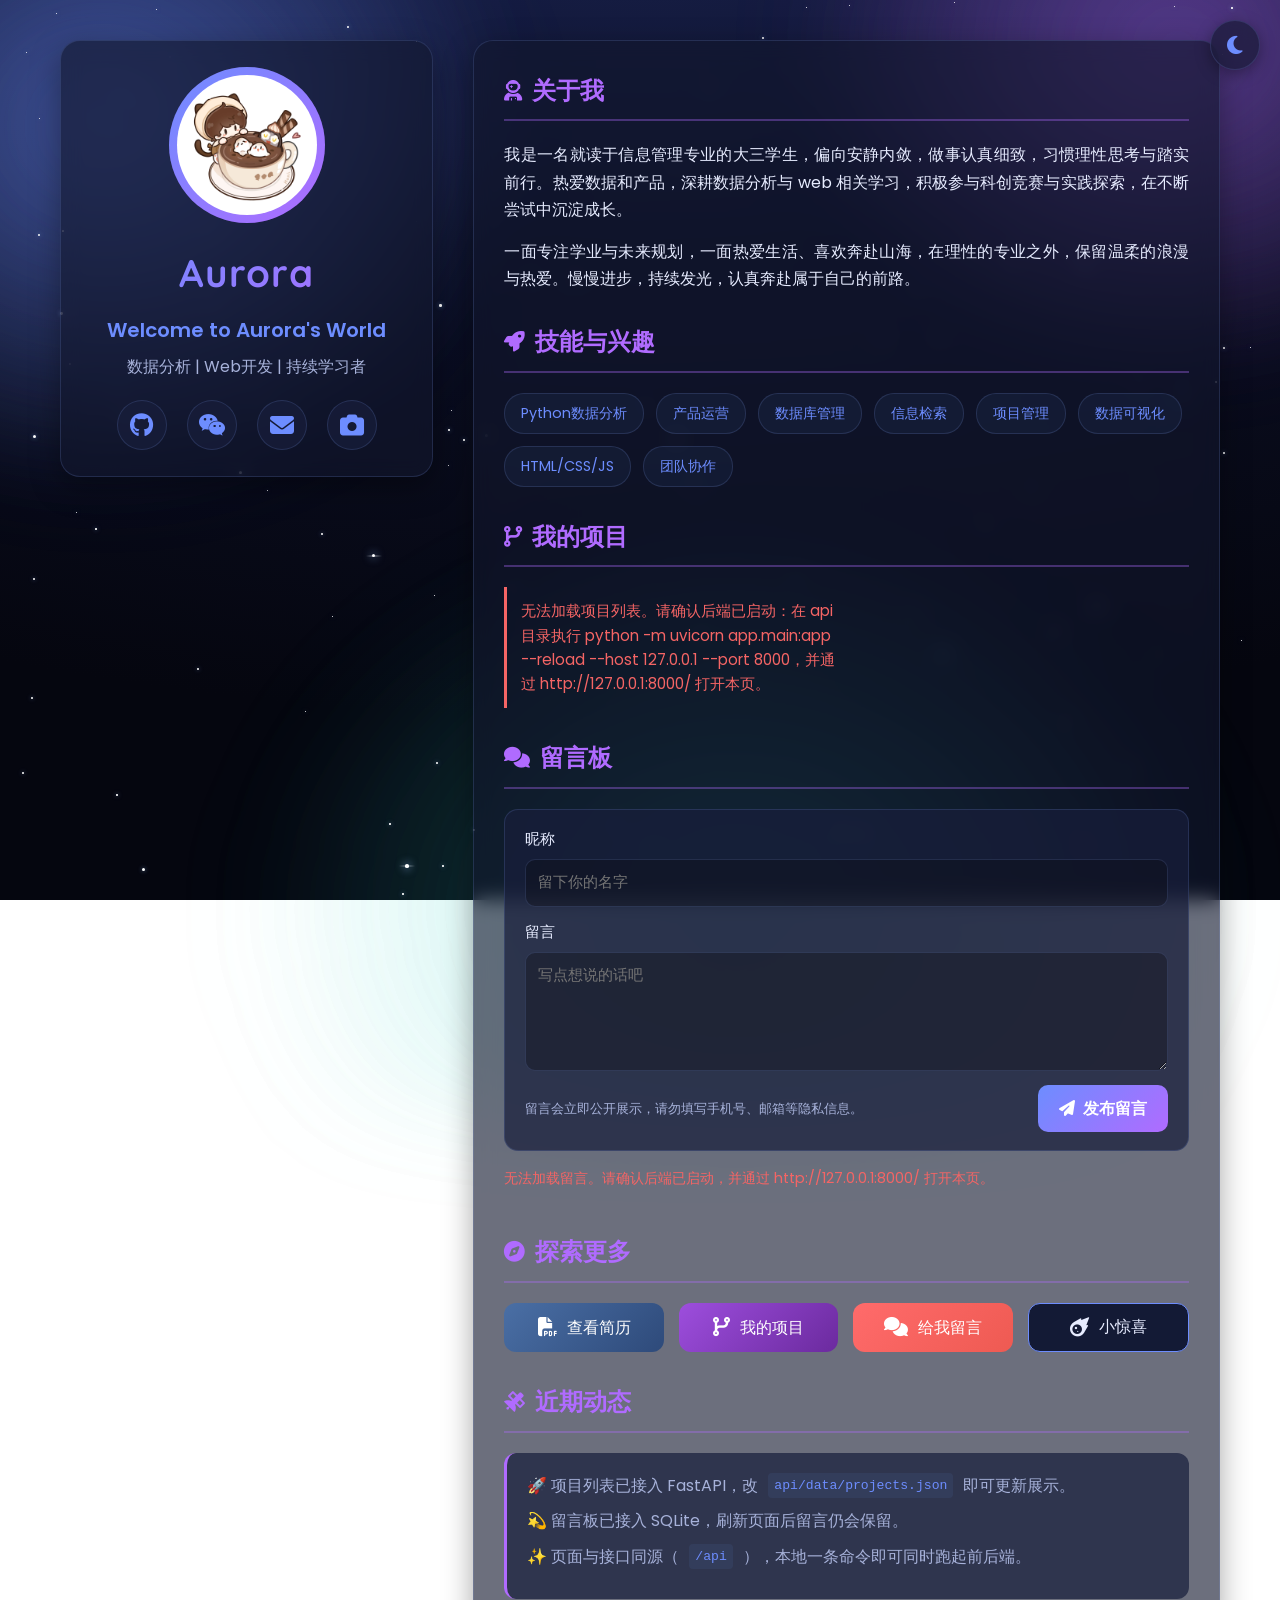
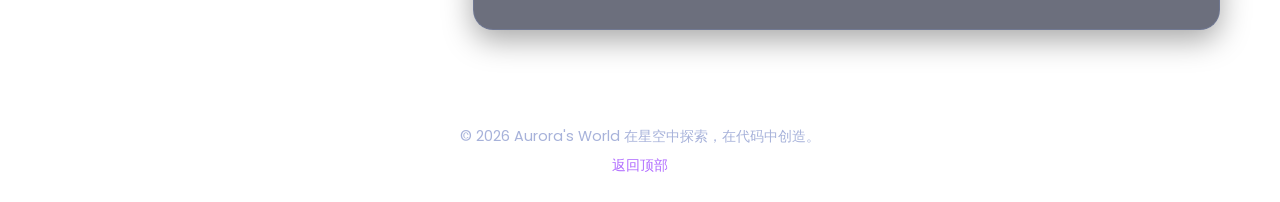
==== commit d0a7b52c: "重构: 重做配色与星空动效，新增光标粒子与主题差异化小惊喜 背景改为深空渐变加两层极光光晕；星星分三层视差（闪烁、漂移、跟随光标），另加带星芒的亮星；左侧名片在桌面端吸附顶部并收紧间距，移除三行简介；" ====
--- a/aurora-site/index.html
+++ b/aurora-site/index.html
@@ -17,6 +17,8 @@
     </div>
     <!-- 星空背景容器 -->
     <div id="stars-container"></div>
+    <!-- 前景特效层：光标粒子与亮色主题的泡泡（不接收鼠标事件） -->
+    <div id="fx-layer" aria-hidden="true"></div>
     
     <!-- 主容器 -->
     <main class="container">
@@ -53,13 +55,6 @@
                         <i class="fas fa-camera"></i>
                     </a>
                 </div>
-                
-                <!-- 简短介绍 -->
-                <div class="short-bio">
-                    <p>信息管理专业大二学生</p>
-                    <p>热爱数据、代码与理性思考</p>
-                    <p>在专注与探索中持续成长</p>
-                </div>
             </div>
         </section>
         
@@ -72,7 +67,7 @@
                         <i class="fas fa-user-astronaut"></i> 关于我
                     </h3>
                     <div class="about-content">
-                        <p>我是一名就读于信息管理专业的大二学生，偏向安静内敛，做事认真细致，习惯理性思考与踏实前行。热爱数据与代码，深耕数据分析与 web 相关学习，积极参与科创竞赛与实践探索，在不断尝试中沉淀成长。</p>
+                        <p>我是一名就读于信息管理专业的大三学生，偏向安静内敛，做事认真细致，习惯理性思考与踏实前行。热爱数据和产品，深耕数据分析与 web 相关学习，积极参与科创竞赛与实践探索，在不断尝试中沉淀成长。</p>
                         <p>一面专注学业与未来规划，一面热爱生活、喜欢奔赴山海，在理性的专业之外，保留温柔的浪漫与热爱。慢慢进步，持续发光，认真奔赴属于自己的前路。</p>
                     </div>
                 </section>
@@ -84,7 +79,7 @@
                     </h3>
                     <div class="skills-container">
                         <span class="skill-tag">Python数据分析</span>
-                        <span class="skill-tag">Web前端开发</span>
+                        <span class="skill-tag">产品运营</span>
                         <span class="skill-tag">数据库管理</span>
                         <span class="skill-tag">信息检索</span>
                         <span class="skill-tag">项目管理</span>
@@ -99,7 +94,6 @@
                     <h3 class="section-title">
                         <i class="fas fa-code-branch"></i> 我的项目
                     </h3>
-                    <p class="projects-api-note">以下卡片由同源接口 <code>/api/projects</code> 加载：在 <code>api</code> 目录运行 uvicorn 后访问 <code>http://127.0.0.1:8000/</code> 即可。</p>
                     <div class="projects-grid" id="projects-grid" aria-live="polite" aria-busy="true"></div>
                 </section>
 
--- a/aurora-site/css/style.css
+++ b/aurora-site/css/style.css
@@ -1,41 +1,53 @@
 /* 基础CSS变量定义 - 暗色主题（默认） */
 :root {
-  --bg-primary: #0a0a0f;
-  --bg-secondary: #1a1a2e;
-  --text-primary: #e0e0e0;
-  --text-secondary: #b0b0d0;
-  --accent-primary: #4a6fa5;
-  --accent-secondary: #9d4edd;
-  --card-bg: rgba(20, 20, 30, 0.7);
-  --card-hover-bg: rgba(25, 25, 40, 0.8);
-  --star-color: #fff;
-  --shooting-star-color: rgba(255, 255, 255, 0.8);
-  --shadow-color: rgba(0, 0, 0, 0.3);
-  --button-hover: rgba(74, 111, 165, 0.2);
-  --border-color: rgba(100, 100, 150, 0.2);
-  --border-accent: rgba(157, 78, 221, 0.3);
+  /* 夜空底色：深空渐变，配合 body 上的极光光晕层 */
+  --bg-primary: radial-gradient(140% 100% at 50% -20%, #1b2454 0%, #0c1026 48%, #05060f 100%);
+  --bg-secondary: #131a35;
+  --text-primary: #e7ecff;
+  --text-secondary: #a7b2da;
+  --accent-primary: #6d8dff;
+  --accent-secondary: #b06bff;
+  --card-bg: rgba(18, 23, 46, 0.62);
+  --card-hover-bg: rgba(24, 31, 60, 0.72);
+  --star-color: #ffffff;
+  --star-glow: rgba(150, 190, 255, 0.65);
+  --shooting-star-color: rgba(190, 214, 255, 0.85);
+  --shooting-star-glow: #eaf2ff;
+  --shadow-color: rgba(0, 0, 0, 0.35);
+  --button-hover: rgba(109, 141, 255, 0.18);
+  --border-color: rgba(140, 165, 255, 0.16);
+  --border-accent: rgba(176, 107, 255, 0.35);
+  /* 极光光晕三色 */
+  --aurora-1: rgba(109, 141, 255, 0.40);
+  --aurora-2: rgba(176, 107, 255, 0.34);
+  --aurora-3: rgba(56, 210, 199, 0.22);
   --transition-time: 0.5s cubic-bezier(0.4, 0, 0.2, 1);
-  --gradient-primary: linear-gradient(135deg, #4a6fa5, #9d4edd);
-  --gradient-secondary: linear-gradient(135deg, #2e4a7a, #6b2a9e);
+  --gradient-primary: linear-gradient(135deg, #6d8dff, #b06bff);
+  --gradient-secondary: linear-gradient(135deg, #3a4ea8, #7b3fc4);
 }
 
 /* 亮色主题变量 */
 .light-theme {
-  --bg-primary: linear-gradient(135deg, #e6f7ff 0%, #f0f9ff 100%);
+  --bg-primary: radial-gradient(140% 100% at 50% -20%, #dbe7ff 0%, #eef4ff 45%, #f8faff 100%);
   --bg-secondary: #ffffff;
-  --text-primary: #1a1a2e;
-  --text-secondary: #4a5568;
-  --accent-primary: #3182ce;
-  --accent-secondary: #805ad5;
-  --card-bg: rgba(255, 255, 255, 0.85);
-  --card-hover-bg: rgba(255, 255, 255, 0.95);
-  --star-color: #3182ce;
-  --shooting-star-color: rgba(49, 130, 206, 0.7);
-  --shadow-color: rgba(0, 0, 0, 0.1);
-  --button-hover: rgba(49, 130, 206, 0.1);
-  --border-color: rgba(128, 128, 128, 0.2);
-  --border-accent: rgba(49, 130, 206, 0.3);
-  --gradient-primary: linear-gradient(135deg, #3182ce, #805ad5);
+  --text-primary: #17203c;
+  --text-secondary: #4c5880;
+  --accent-primary: #4a6cf7;
+  --accent-secondary: #8b5cf6;
+  --card-bg: rgba(255, 255, 255, 0.78);
+  --card-hover-bg: rgba(255, 255, 255, 0.94);
+  --star-color: #6d8dff;
+  --star-glow: rgba(74, 108, 247, 0.35);
+  --shooting-star-color: rgba(74, 108, 247, 0.75);
+  --shooting-star-glow: #2b6cb0;
+  --shadow-color: rgba(23, 32, 60, 0.12);
+  --button-hover: rgba(74, 108, 247, 0.1);
+  --border-color: rgba(110, 130, 190, 0.22);
+  --border-accent: rgba(139, 92, 246, 0.3);
+  --aurora-1: rgba(74, 108, 247, 0.18);
+  --aurora-2: rgba(139, 92, 246, 0.16);
+  --aurora-3: rgba(56, 178, 172, 0.14);
+  --gradient-primary: linear-gradient(135deg, #4a6cf7, #8b5cf6);
   --gradient-secondary: linear-gradient(135deg, #2c5282, #6b46c1);
 }
 
@@ -49,12 +61,41 @@
 body {
     font-family: 'Poppins', 'Segoe UI', sans-serif;
     background: var(--bg-primary);
+    background-attachment: fixed;
     color: var(--text-primary);
     min-height: 100vh;
     overflow-x: hidden;
     line-height: 1.6;
-    transition: background-color var(--transition-time), 
+    transition: background-color var(--transition-time),
                 color var(--transition-time);
+}
+
+/* 极光光晕：两层缓慢漂移的模糊色斑，让背景有呼吸感 */
+body::before,
+body::after {
+    content: '';
+    position: fixed;
+    inset: -25%;
+    z-index: -2;
+    pointer-events: none;
+    background:
+        radial-gradient(30% 38% at 22% 26%, var(--aurora-1) 0%, transparent 72%),
+        radial-gradient(28% 34% at 78% 20%, var(--aurora-2) 0%, transparent 72%),
+        radial-gradient(36% 40% at 55% 84%, var(--aurora-3) 0%, transparent 74%);
+    filter: blur(48px);
+    animation: aurora-drift 32s ease-in-out infinite alternate;
+    will-change: transform;
+}
+
+body::after {
+    opacity: 0.55;
+    animation-duration: 46s;
+    animation-direction: alternate-reverse;
+}
+
+@keyframes aurora-drift {
+    from { transform: translate3d(-3%, -2%, 0) scale(1); }
+    to { transform: translate3d(4%, 3%, 0) scale(1.12); }
 }
 
 /* 主题切换按钮 */
@@ -97,51 +138,221 @@
 /* 星空背景容器 */
 #stars-container {
     position: fixed;
-    top: 0;
-    left: 0;
-    width: 100%;
-    height: 100%;
+    inset: 0;
     z-index: -1;
     overflow: hidden;
-}
-
-/* 星星样式 */
+    pointer-events: none;
+    will-change: transform, opacity;
+    transition: opacity var(--transition-time), transform 0.45s ease-out;
+}
+
+.light-theme #stars-container {
+    opacity: 0.5;
+}
+
+/* 星星样式：闪烁 + 缓慢漂移（两层动画分别作用于 opacity 与 transform） */
 .star {
     position: absolute;
     background-color: var(--star-color);
     border-radius: 50%;
-    animation: twinkle infinite alternate;
-    transition: background-color var(--transition-time);
+    box-shadow: 0 0 4px var(--star-glow);
+    animation:
+        twinkle var(--twinkle-duration, 4s) ease-in-out infinite alternate,
+        star-drift var(--drift-duration, 60s) ease-in-out infinite alternate;
+    transition: background-color var(--transition-time), box-shadow var(--transition-time);
+    will-change: opacity, transform;
 }
 
 @keyframes twinkle {
-    0% { opacity: 0.3; }
-    100% { opacity: 1; }
-}
-
-/* 流星样式 */
+    from { opacity: var(--star-min-opacity, 0.3); }
+    to { opacity: var(--star-max-opacity, 1); }
+}
+
+@keyframes star-drift {
+    from { transform: translate3d(0, 0, 0); }
+    to { transform: translate3d(var(--drift-x, 10px), var(--drift-y, -14px), 0); }
+}
+
+/* 亮星：额外的十字星芒 */
+.star--bright {
+    box-shadow: 0 0 8px 1px var(--star-glow);
+}
+
+.star--bright::before,
+.star--bright::after {
+    content: '';
+    position: absolute;
+    left: 50%;
+    top: 50%;
+    background: linear-gradient(90deg, transparent, var(--star-color), transparent);
+    transform: translate(-50%, -50%);
+    opacity: 0.65;
+}
+
+.star--bright::before {
+    width: 16px;
+    height: 1px;
+}
+
+.star--bright::after {
+    width: 1px;
+    height: 16px;
+}
+
+@media (prefers-reduced-motion: reduce) {
+    .star {
+        animation: none;
+        opacity: var(--star-min-opacity, 0.5);
+    }
+}
+
+/* 前景特效层：光标粒子与泡泡都挂在这里，层级在内容之上、弹层之下 */
+#fx-layer {
+    position: fixed;
+    inset: 0;
+    z-index: 2;
+    overflow: hidden;
+    pointer-events: none;
+}
+
+.cursor-particle,
+.bubble {
+    position: absolute;
+    pointer-events: none;
+    animation-timing-function: ease-out;
+    animation-fill-mode: forwards;
+    will-change: transform, opacity;
+}
+
+/* 暗色主题的光标拖尾：会发光的小星点 */
+.cursor-particle {
+    animation-name: cursor-particle-dissolve;
+    animation-duration: 900ms;
+}
+
+.cursor-particle--star {
+    border-radius: 50%;
+    background: #ffffff;
+    box-shadow:
+        0 0 6px 1px rgba(150, 190, 255, 0.9),
+        0 0 16px 4px rgba(176, 107, 255, 0.45);
+}
+
+/* 亮色主题的光标拖尾：旋转飘落的花瓣 */
+.cursor-particle--petal {
+    border-radius: 62% 38% 58% 42% / 58% 45% 55% 42%;
+    background: linear-gradient(135deg, rgba(255, 183, 232, 0.92), rgba(139, 92, 246, 0.72));
+    box-shadow: 0 1px 4px rgba(139, 92, 246, 0.22);
+}
+
+@keyframes cursor-particle-dissolve {
+    0% {
+        transform: translate3d(0, 0, 0) rotate(0deg) scale(1);
+        opacity: 0.95;
+    }
+    100% {
+        transform: translate3d(var(--drift-x, 8px), var(--drift-y, -18px), 0)
+            rotate(var(--rotate, 160deg)) scale(0.25);
+        opacity: 0;
+    }
+}
+
+/* 亮色主题的「小惊喜」：泡泡 */
+.bubble {
+    border-radius: 50%;
+    background: radial-gradient(
+        circle at 32% 28%,
+        rgba(255, 255, 255, 0.95) 0%,
+        rgba(255, 255, 255, 0.35) 40%,
+        rgba(139, 92, 246, 0.22) 72%,
+        rgba(74, 108, 247, 0.16) 100%
+    );
+    border: 1px solid rgba(255, 255, 255, 0.6);
+    box-shadow:
+        inset 0 0 8px rgba(255, 255, 255, 0.55),
+        0 4px 12px rgba(74, 108, 247, 0.12);
+    animation-name: bubble-rise;
+    animation-duration: 3.4s;
+}
+
+@keyframes bubble-rise {
+    0% {
+        transform: translate3d(0, 0, 0) scale(0.35);
+        opacity: 0;
+    }
+    10% {
+        opacity: 0.95;
+    }
+    70% {
+        transform: translate3d(calc(var(--drift-x, 14px) * 0.6), calc(var(--rise, -320px) * 0.7), 0) scale(1);
+        opacity: 0.9;
+    }
+    100% {
+        transform: translate3d(var(--drift-x, 14px), var(--rise, -320px), 0) scale(1.18);
+        opacity: 0;
+    }
+}
+
+@media (prefers-reduced-motion: reduce) {
+    .cursor-particle,
+    .bubble {
+        display: none;
+    }
+}
+
+/* 流星样式：细长拖尾 + 头部辉光，沿自身轴线斜向右下方划过 */
 .shooting-star {
     position: absolute;
-    height: 1px;
-    background: linear-gradient(90deg, transparent, var(--shooting-star-color));
-    transform: rotate(-45deg);
-    animation: shoot 2s linear forwards;
-    transition: background var(--transition-time);
+    height: 2px;
+    border-radius: 999px;
+    background: linear-gradient(
+        90deg,
+        transparent 0%,
+        var(--shooting-star-color) 55%,
+        var(--shooting-star-glow) 100%
+    );
+    box-shadow: 0 0 8px 1px var(--shooting-star-glow);
+    transform: rotate(45deg);
+    transform-origin: left center;
+    animation: shoot 1.4s ease-in forwards;
+    pointer-events: none;
+    will-change: transform, opacity;
+}
+
+/* 流星头部：亮点加外发光，让轨迹一眼可见 */
+.shooting-star::after {
+    content: '';
+    position: absolute;
+    right: -2px;
+    top: 50%;
+    width: 6px;
+    height: 6px;
+    border-radius: 50%;
+    background: var(--shooting-star-glow);
+    box-shadow: 0 0 10px 3px var(--shooting-star-glow);
+    transform: translateY(-50%);
 }
 
 @keyframes shoot {
     0% {
-        transform: translateX(0) translateY(0) rotate(-45deg);
+        transform: translate3d(0, 0, 0) rotate(45deg);
+        opacity: 0;
+    }
+    12% {
         opacity: 1;
-        width: 0;
-    }
-    10% {
-        width: 100px;
+    }
+    75% {
+        opacity: 1;
     }
     100% {
-        transform: translateX(500px) translateY(500px) rotate(-45deg);
+        transform: translate3d(62vw, 62vh, 0) rotate(45deg);
         opacity: 0;
-        width: 0;
+    }
+}
+
+@media (prefers-reduced-motion: reduce) {
+    .shooting-star {
+        display: none;
     }
 }
 
@@ -176,6 +387,13 @@
     .profile-section {
         padding: 0 20px 0 0;
         justify-content: flex-end;
+        align-items: flex-start;
+    }
+
+    /* 桌面端：右侧内容很长，让左侧名片跟随滚动固定在顶部 */
+    .profile-card {
+        position: sticky;
+        top: 40px;
     }
 }
 
@@ -183,7 +401,7 @@
     background: var(--card-bg);
     backdrop-filter: blur(10px);
     border-radius: 20px;
-    padding: 30px;
+    padding: 26px;
     width: 100%;
     max-width: 400px;
     box-shadow: 0 10px 30px var(--shadow-color);
@@ -202,13 +420,13 @@
 .avatar-container {
     display: flex;
     justify-content: center;
-    margin-bottom: 25px;
+    margin-bottom: 20px;
 }
 
 .avatar-frame {
     position: relative;
-    width: 180px;
-    height: 180px;
+    width: 156px;
+    height: 156px;
     border-radius: 50%;
     padding: 8px;
     background: var(--gradient-primary);
@@ -258,12 +476,12 @@
 /* 个人信息 */
 .profile-info {
     text-align: center;
-    margin-bottom: 25px;
+    margin-bottom: 20px;
 }
 
 .nickname {
     font-family: 'Quicksand', sans-serif;
-    font-size: 2.8rem;
+    font-size: 2.4rem;
     font-weight: 700;
     background: var(--gradient-primary);
     -webkit-background-clip: text;
@@ -275,7 +493,7 @@
 }
 
 .title {
-    font-size: 1.5rem;
+    font-size: 1.25rem;
     font-weight: 600;
     color: var(--accent-primary);
     margin-bottom: 8px;
@@ -294,7 +512,6 @@
     display: flex;
     justify-content: center;
     gap: 20px;
-    margin-bottom: 25px;
     flex-wrap: wrap;
 }
 
@@ -325,23 +542,6 @@
 .email:hover { background: #ea4335; }
 .xiaohongshu:hover { background: #FF2442; }
 
-/* 简短介绍 */
-.short-bio {
-    text-align: center;
-    padding: 15px;
-    background: var(--card-hover-bg);
-    border-radius: 12px;
-    border-left: 3px solid var(--accent-primary);
-    transition: all var(--transition-time);
-}
-
-.short-bio p {
-    margin: 8px 0;
-    color: var(--text-secondary);
-    font-size: 0.95rem;
-    transition: color var(--transition-time);
-}
-
 /* 右侧内容区 */
 .content-section {
     flex: 2;
@@ -431,14 +631,6 @@
 /* 我的项目（API 动态加载） */
 .projects-section {
     margin-bottom: 30px;
-}
-
-.projects-api-note {
-    font-size: 0.85rem;
-    color: var(--text-secondary);
-    margin-bottom: 16px;
-    line-height: 1.5;
-    transition: color var(--transition-time);
 }
 
 .projects-grid {
@@ -851,6 +1043,29 @@
     border: 1px solid var(--accent-primary);
 }
 
+/* 「小惊喜」触发中的高亮态：用主题变量，避免写死颜色在亮色主题下变成黑底黑字 */
+.fun-btn.is-active {
+    background: var(--gradient-primary);
+    color: #ffffff;
+    border-color: transparent;
+    box-shadow: 0 7px 18px var(--shadow-color);
+}
+
+/* 亮色主题的「小惊喜」图标：纯 CSS 画的小泡泡 */
+.fx-bubble-icon {
+    width: 1em;
+    height: 1em;
+    border-radius: 50%;
+    background: radial-gradient(
+        circle at 32% 28%,
+        rgba(255, 255, 255, 0.95) 0%,
+        rgba(255, 255, 255, 0.45) 42%,
+        currentColor 100%
+    );
+    box-shadow: inset 0 0 4px rgba(255, 255, 255, 0.75);
+    opacity: 0.9;
+}
+
 .action-btn:hover {
     transform: translateY(-5px);
     box-shadow: 0 7px 15px var(--shadow-color);
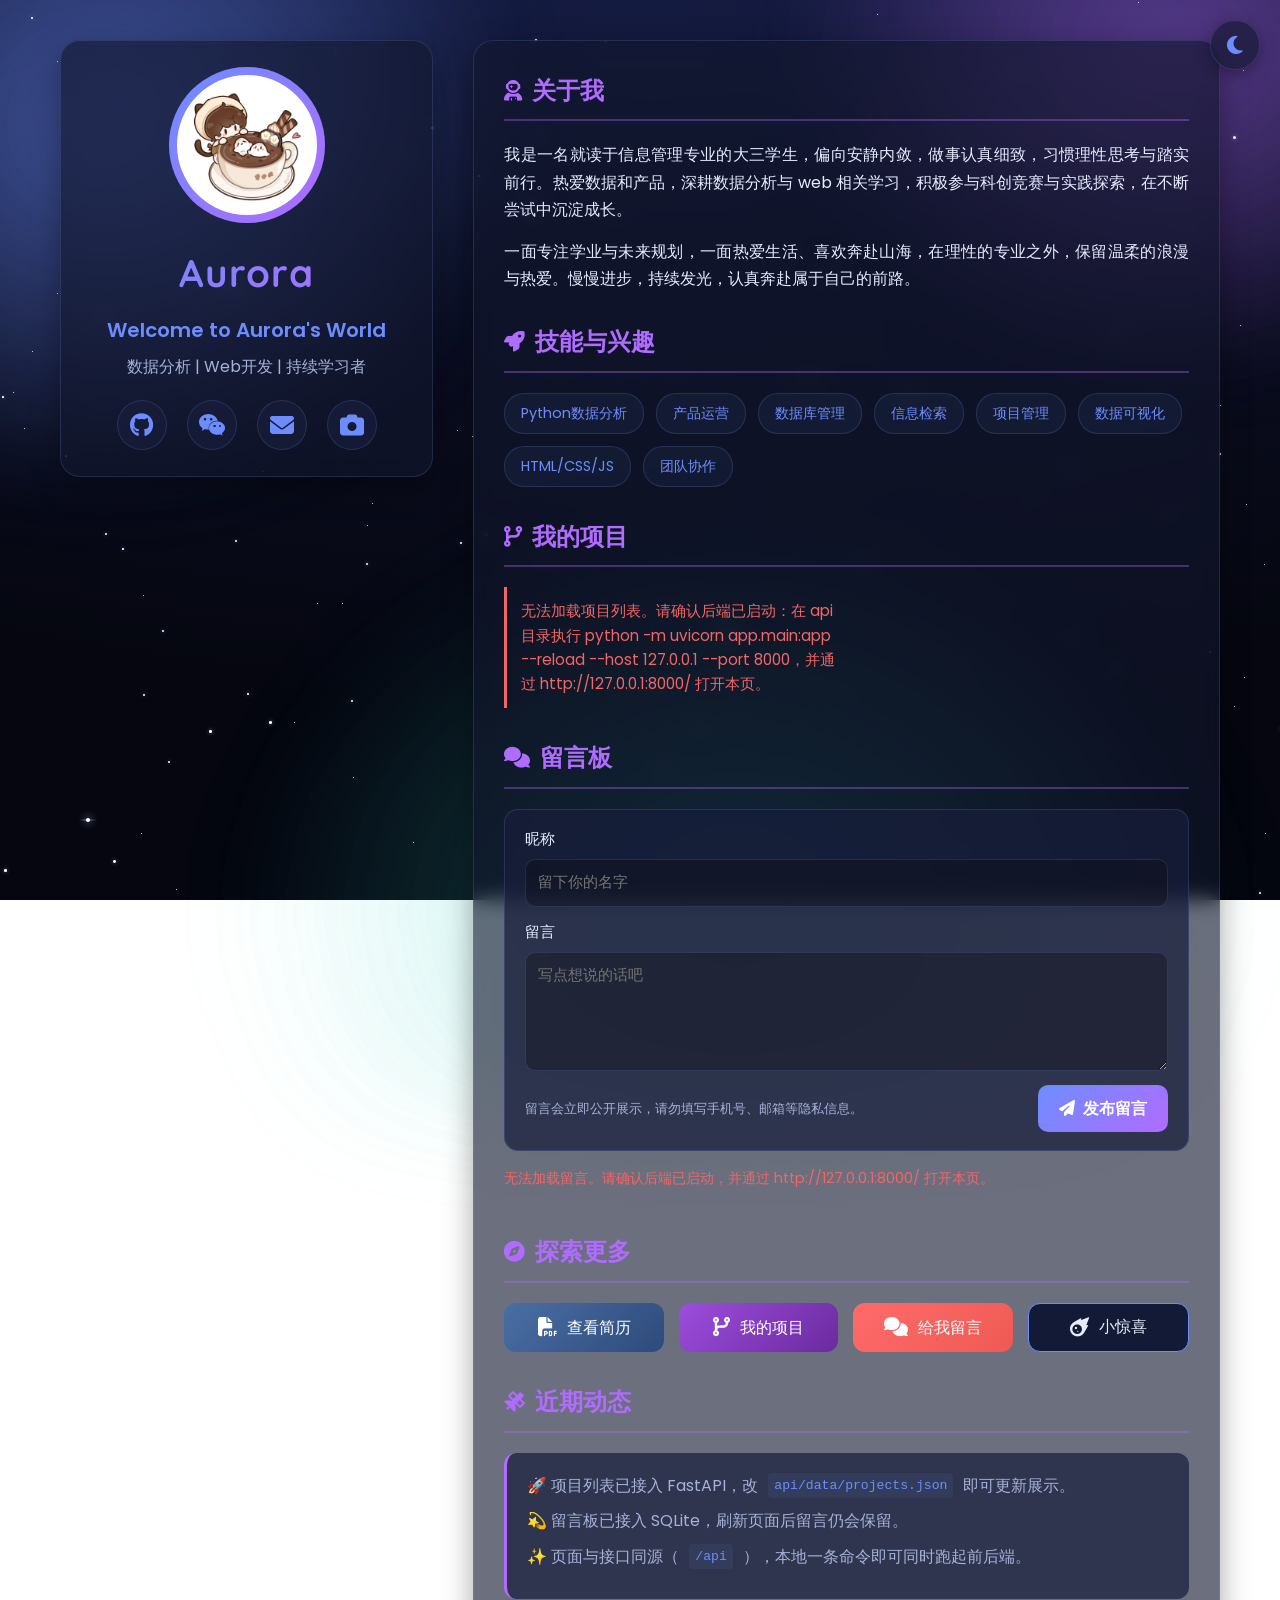
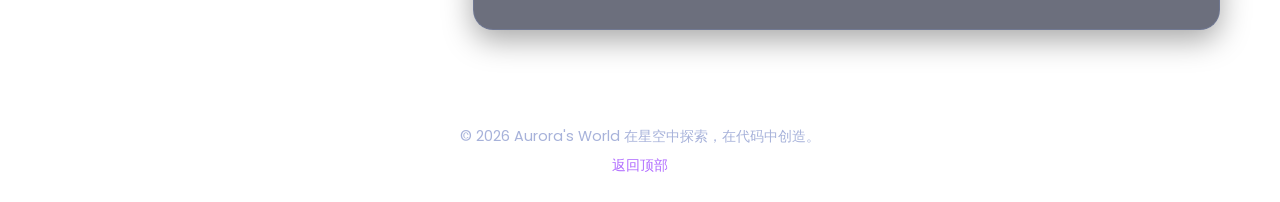
==== commit 0fc05adf: "功能: 新增项目详情页与在线简历页 projects.json 支持可选 detail（角色/时间/技术栈/指标卡/章节/按钮），单条查询返回 ProjectDetail、列表接口保持轻量；新增 pr" ====
--- a/aurora-site/index.html
+++ b/aurora-site/index.html
@@ -129,7 +129,7 @@
                         <i class="fas fa-compass"></i> 探索更多
                     </h3>
                     <div class="buttons-container">
-                        <a href="assets/pdf/resume.pdf" target="_blank" class="action-btn resume-btn">
+                        <a href="resume.html" class="action-btn resume-btn">
                             <i class="fas fa-file-pdf"></i>
                             <span>查看简历</span>
                         </a>
--- a/aurora-site/css/style.css
+++ b/aurora-site/css/style.css
@@ -1218,3 +1218,375 @@
         white-space: normal;
     }
 }
+
+/* ===== 子页面（项目详情 / 在线简历） ===== */
+.subpage-header {
+    position: fixed;
+    top: 20px;
+    left: 20px;
+    z-index: 10;
+}
+
+.back-link {
+    display: inline-flex;
+    align-items: center;
+    gap: 8px;
+    padding: 10px 16px;
+    border-radius: 999px;
+    background: var(--card-bg);
+    border: 1px solid var(--border-color);
+    color: var(--text-primary);
+    text-decoration: none;
+    font-size: 0.9rem;
+    backdrop-filter: blur(10px);
+    transition: transform 0.25s ease, background var(--transition-time),
+        border-color var(--transition-time);
+}
+
+.back-link:hover {
+    transform: translateX(-2px);
+    background: var(--card-hover-bg);
+    border-color: var(--border-accent);
+}
+
+.subpage-container {
+    position: relative;
+    z-index: 1;
+    max-width: 920px;
+    margin: 0 auto;
+    padding: 96px 20px 30px;
+}
+
+.detail-card,
+.resume-card {
+    background: var(--card-bg);
+    backdrop-filter: blur(10px);
+    border: 1px solid var(--border-color);
+    border-radius: 20px;
+    padding: 34px;
+    box-shadow: 0 10px 30px var(--shadow-color);
+    transition: border-color var(--transition-time), background var(--transition-time);
+}
+
+.detail-title {
+    font-family: 'Quicksand', sans-serif;
+    font-size: 1.9rem;
+    line-height: 1.35;
+    margin-bottom: 10px;
+    background: var(--gradient-primary);
+    -webkit-background-clip: text;
+    background-clip: text;
+    color: transparent;
+}
+
+.detail-meta {
+    color: var(--accent-secondary);
+    font-size: 0.95rem;
+    margin-bottom: 12px;
+}
+
+.detail-summary {
+    color: var(--text-secondary);
+    line-height: 1.75;
+    margin-bottom: 16px;
+}
+
+.detail-tags {
+    display: flex;
+    flex-wrap: wrap;
+    gap: 8px;
+}
+
+.detail-stack {
+    color: var(--text-secondary);
+    font-size: 0.9rem;
+    margin: 18px 0 0;
+}
+
+.detail-hint {
+    color: var(--text-secondary);
+    line-height: 1.7;
+    margin-bottom: 16px;
+}
+
+.detail-metrics {
+    display: grid;
+    grid-template-columns: repeat(auto-fit, minmax(150px, 1fr));
+    gap: 14px;
+    margin-top: 22px;
+}
+
+.metric-card {
+    display: flex;
+    flex-direction: column;
+    gap: 6px;
+    padding: 16px 18px;
+    border-radius: 14px;
+    background: var(--card-hover-bg);
+    border: 1px solid var(--border-color);
+    transition: transform 0.25s ease, border-color var(--transition-time);
+}
+
+.metric-card:hover {
+    transform: translateY(-3px);
+    border-color: var(--border-accent);
+}
+
+.metric-card__value {
+    font-family: 'Quicksand', sans-serif;
+    font-size: 1.5rem;
+    color: var(--accent-primary);
+}
+
+.metric-card__label {
+    color: var(--text-secondary);
+    font-size: 0.85rem;
+}
+
+.detail-section {
+    margin-top: 26px;
+}
+
+.detail-section__title,
+.resume-section h2 {
+    font-family: 'Quicksand', sans-serif;
+    font-size: 1.15rem;
+    color: var(--accent-secondary);
+    padding-bottom: 8px;
+    margin-bottom: 12px;
+    border-bottom: 1px solid var(--border-accent);
+}
+
+.detail-section p {
+    color: var(--text-primary);
+    line-height: 1.8;
+    margin-bottom: 10px;
+}
+
+.detail-section ul,
+.resume-section ul {
+    margin: 6px 0 10px 1.2em;
+    color: var(--text-secondary);
+    line-height: 1.8;
+}
+
+.detail-section li,
+.resume-section li {
+    margin-bottom: 6px;
+}
+
+.detail-actions,
+.resume-actions {
+    display: flex;
+    flex-wrap: wrap;
+    gap: 12px;
+    margin-top: 28px;
+}
+
+.detail-action {
+    display: inline-flex;
+    align-items: center;
+    gap: 8px;
+    padding: 11px 18px;
+    border-radius: 12px;
+    background: var(--gradient-primary);
+    color: #ffffff;
+    text-decoration: none;
+    font-weight: 500;
+    font-size: 0.92rem;
+    transition: transform 0.25s ease, box-shadow 0.25s ease;
+}
+
+.detail-action:hover {
+    transform: translateY(-3px);
+    box-shadow: 0 8px 18px var(--shadow-color);
+}
+
+.detail-action--ghost {
+    background: transparent;
+    color: var(--text-primary);
+    border: 1px solid var(--border-color);
+}
+
+.detail-action--ghost:hover {
+    border-color: var(--border-accent);
+}
+
+/* 项目卡片底部操作区 */
+.project-card__actions {
+    display: flex;
+    flex-wrap: wrap;
+    gap: 14px;
+    margin-top: 6px;
+}
+
+.project-card__link--muted {
+    color: var(--text-secondary);
+}
+
+/* ===== 在线简历 ===== */
+.resume-head {
+    display: flex;
+    flex-wrap: wrap;
+    justify-content: space-between;
+    align-items: flex-start;
+    gap: 22px;
+    margin-bottom: 26px;
+}
+
+.resume-identity h1 {
+    font-family: 'Quicksand', sans-serif;
+    font-size: 2rem;
+    color: var(--text-primary);
+    margin-bottom: 8px;
+}
+
+.resume-target {
+    color: var(--accent-secondary);
+    margin-bottom: 10px;
+    line-height: 1.7;
+}
+
+.resume-contact {
+    list-style: none;
+    color: var(--text-secondary);
+    font-size: 0.92rem;
+}
+
+.resume-contact li {
+    display: flex;
+    align-items: center;
+    gap: 8px;
+    margin-bottom: 6px;
+}
+
+.resume-qr {
+    text-align: center;
+}
+
+.resume-qr img {
+    width: 108px;
+    height: 108px;
+    border-radius: 12px;
+    border: 1px solid var(--border-color);
+}
+
+.resume-qr figcaption {
+    color: var(--text-secondary);
+    font-size: 0.78rem;
+    margin-top: 6px;
+}
+
+.resume-section {
+    margin-top: 26px;
+}
+
+.resume-section p {
+    color: var(--text-secondary);
+    line-height: 1.8;
+    margin-bottom: 8px;
+}
+
+.resume-item {
+    margin-bottom: 18px;
+}
+
+.resume-item__head {
+    display: flex;
+    flex-wrap: wrap;
+    gap: 8px 12px;
+    align-items: baseline;
+    margin-bottom: 8px;
+}
+
+.resume-item__head strong {
+    color: var(--text-primary);
+}
+
+.resume-item__head span {
+    color: var(--text-secondary);
+    font-size: 0.88rem;
+}
+
+@media (max-width: 767px) {
+    .subpage-container {
+        padding: 84px 12px 24px;
+    }
+
+    .detail-card,
+    .resume-card {
+        padding: 20px;
+    }
+
+    .detail-title {
+        font-size: 1.5rem;
+    }
+
+    .subpage-header {
+        top: 15px;
+        left: 12px;
+    }
+}
+
+/* 打印简历：A4 白底、隐藏动效与导航 */
+@page {
+    margin: 14mm;
+}
+
+@media print {
+    body {
+        background: #ffffff !important;
+        color: #111111;
+    }
+
+    #stars-container,
+    #fx-layer,
+    body::before,
+    body::after,
+    .theme-toggle,
+    .subpage-header,
+    .footer,
+    .resume-actions {
+        display: none !important;
+    }
+
+    .subpage-container {
+        max-width: none;
+        padding: 0;
+    }
+
+    .resume-card {
+        background: #ffffff;
+        border: none;
+        box-shadow: none;
+        backdrop-filter: none;
+        padding: 0;
+    }
+
+    .resume-section,
+    .resume-item {
+        break-inside: avoid;
+    }
+
+    .resume-identity h1,
+    .resume-target,
+    .resume-section h2 {
+        color: #1a3a8f;
+    }
+
+    .resume-section h2 {
+        border-bottom: 1.5px solid #1a3a8f;
+    }
+
+    .resume-section p,
+    .resume-section li,
+    .resume-contact,
+    .resume-item__head span,
+    .resume-qr figcaption {
+        color: #222222;
+    }
+
+    .resume-item__head strong {
+        color: #000000;
+    }
+}
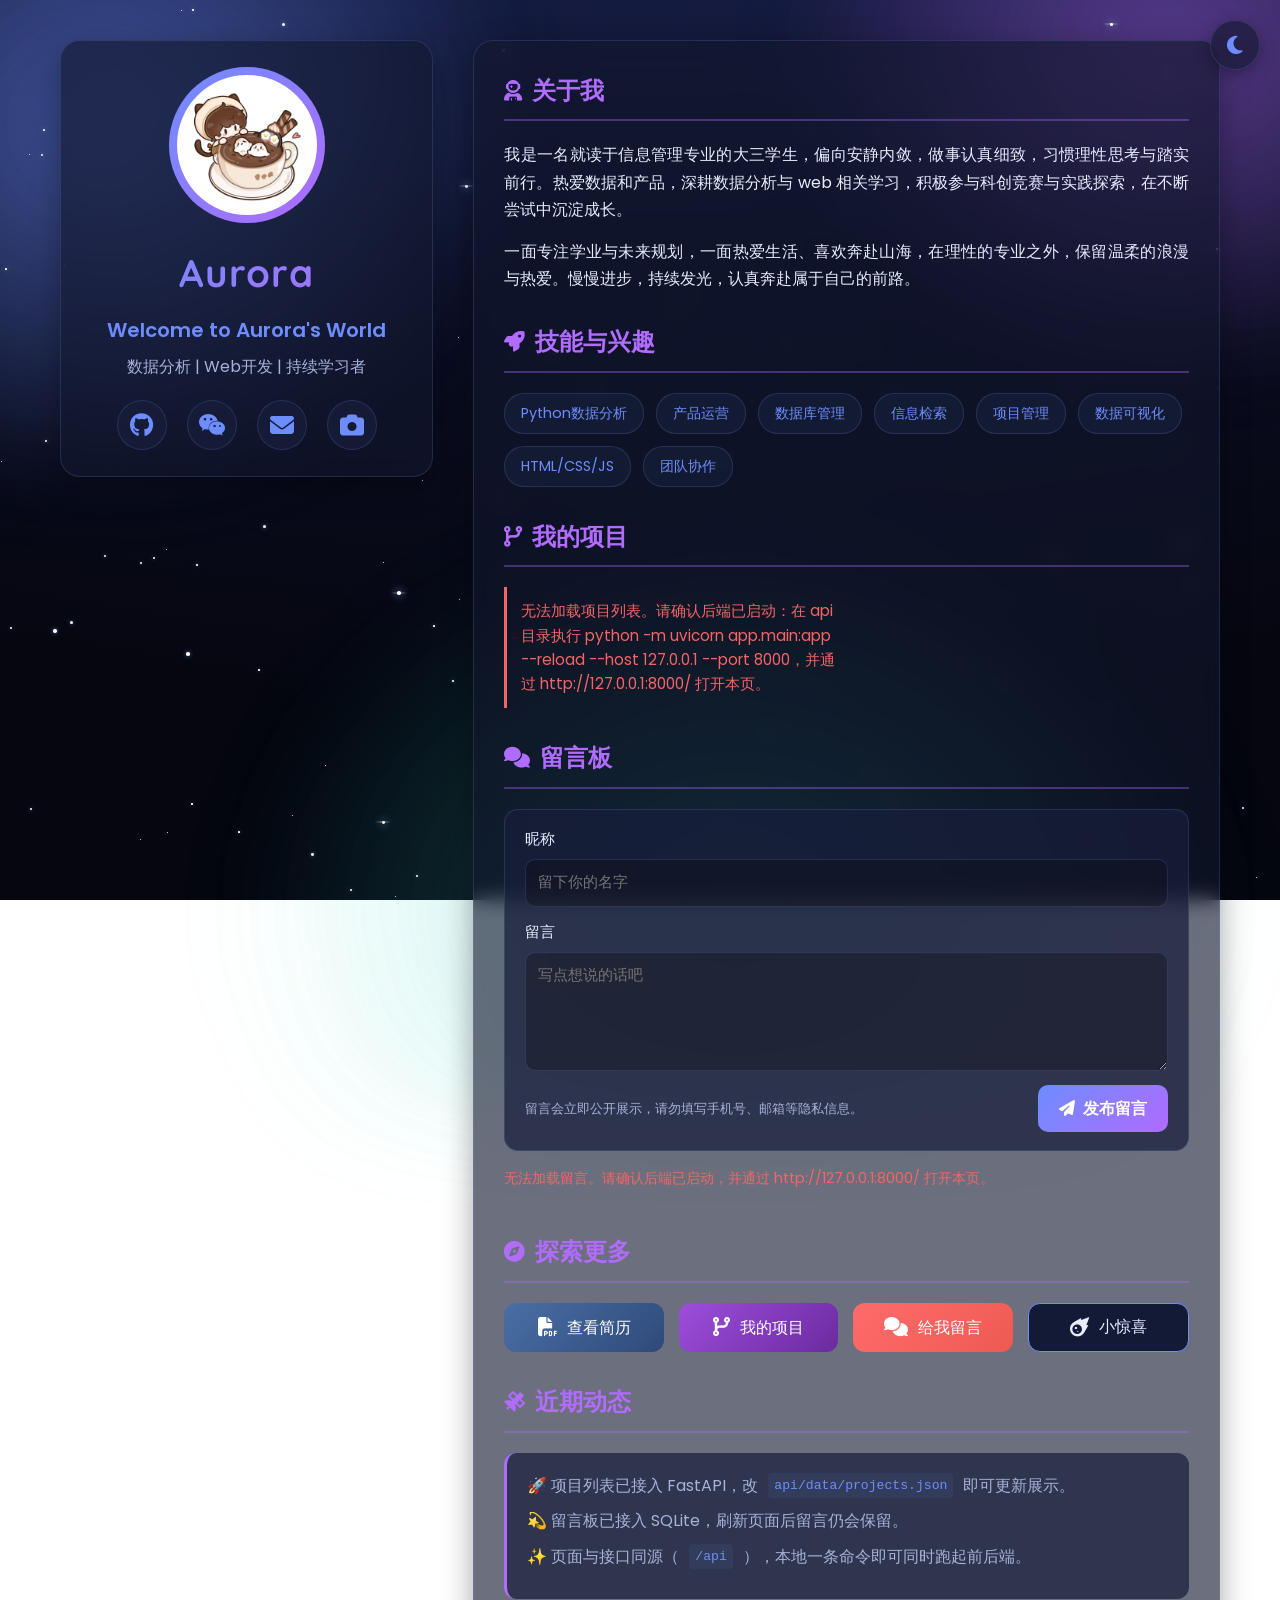
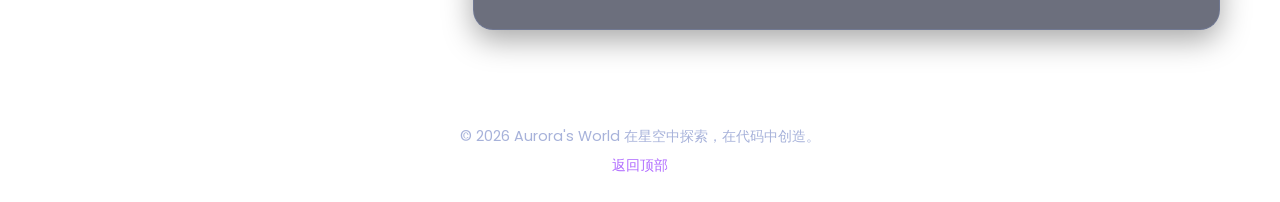
==== commit 4b394f84: "修复: 页面跳转时的主题闪烁 在三个页面的 head 内联一段首帧前脚本，读取 localStorage 并直接给 html 加 light-theme，避免从白天模式跳转时先渲染深色；theme.j" ====
--- a/aurora-site/index.html
+++ b/aurora-site/index.html
@@ -4,6 +4,18 @@
     <meta charset="UTF-8">
     <meta name="viewport" content="width=device-width, initial-scale=1.0">
     <title>Aurora's World | 个人网站</title>
+    <script>
+        // 先于首帧应用主题，避免页面跳转时闪一下深色
+        (function () {
+            try {
+                if (localStorage.getItem('theme') === 'light') {
+                    document.documentElement.classList.add('light-theme');
+                }
+            } catch (err) {
+                /* 隐私模式下访问 localStorage 会抛错，忽略即可 */
+            }
+        })();
+    </script>
     <link rel="stylesheet" href="css/style.css">
     <link rel="stylesheet" href="https://cdnjs.cloudflare.com/ajax/libs/font-awesome/6.5.1/css/all.min.css">
     <link href="https://fonts.googleapis.com/css2?family=Poppins:wght@300;400;500;600;700&family=Quicksand:wght@400;500;600&display=swap" rel="stylesheet">
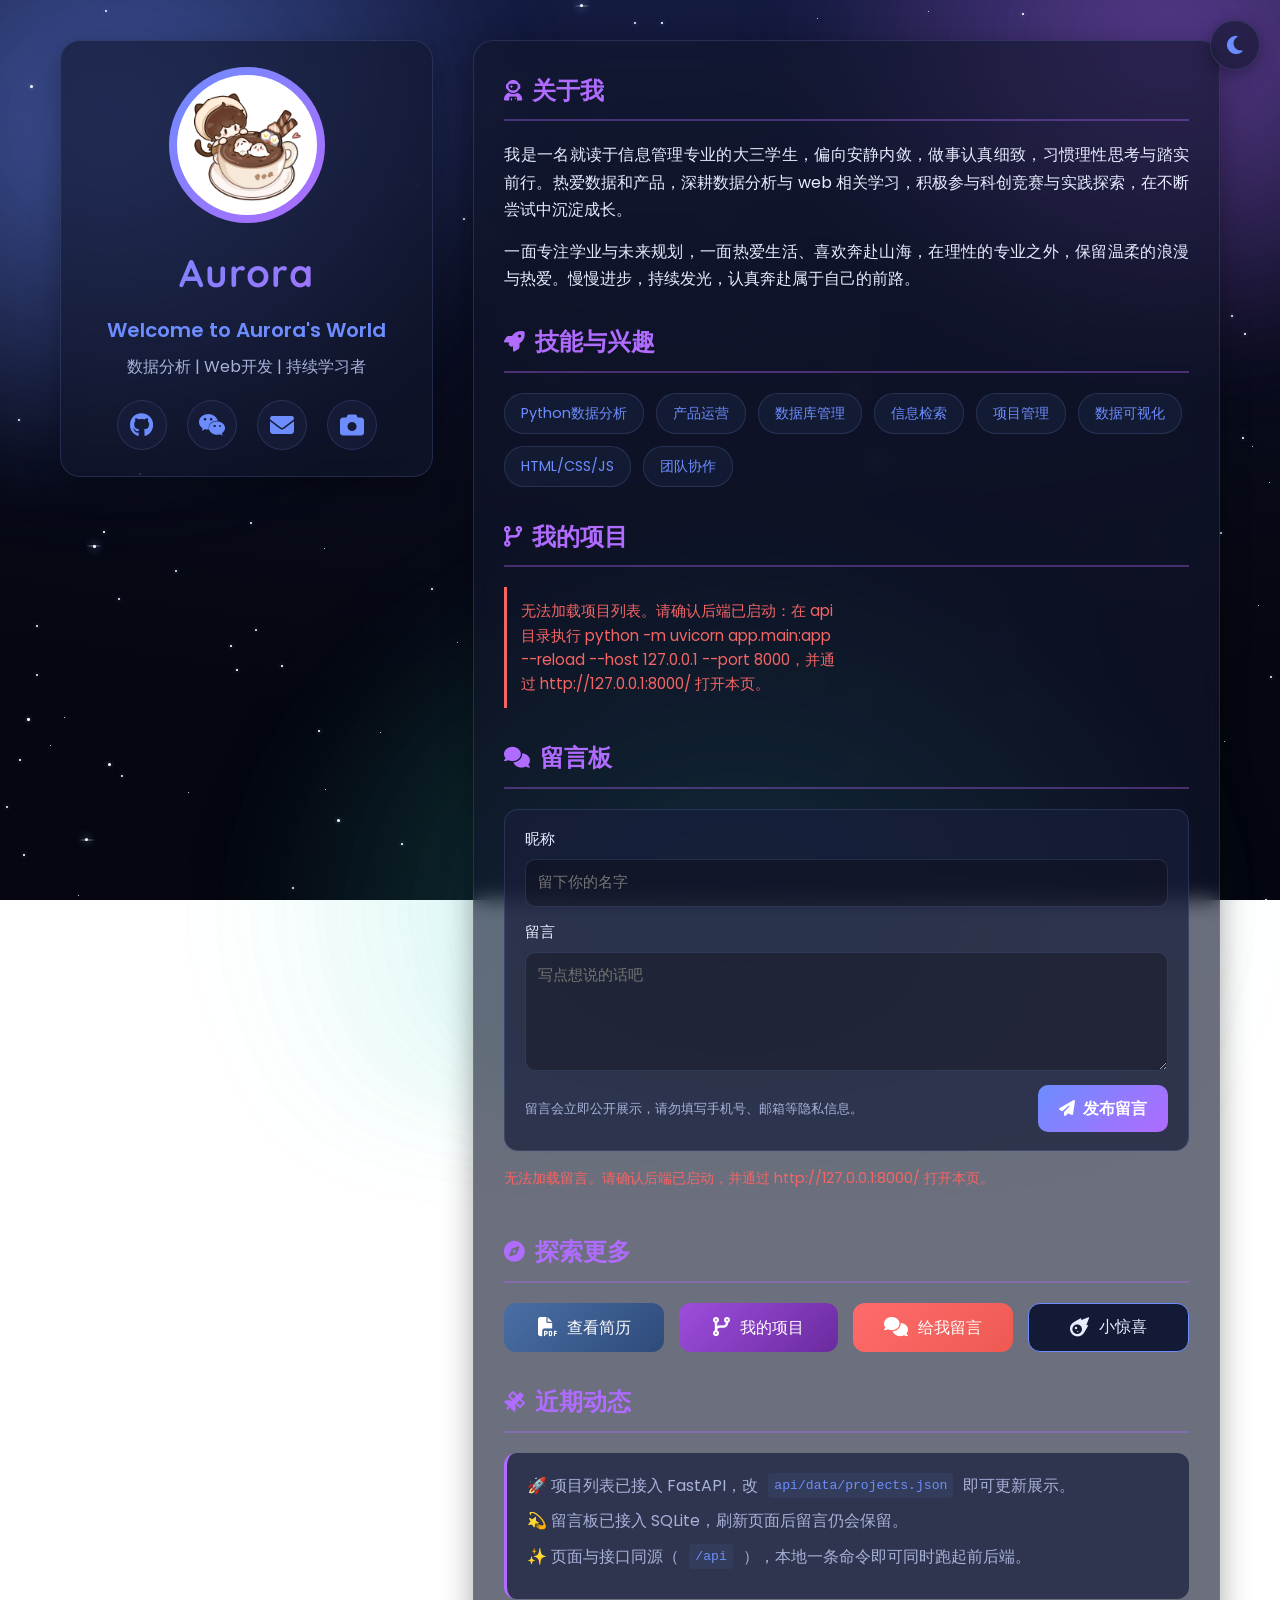
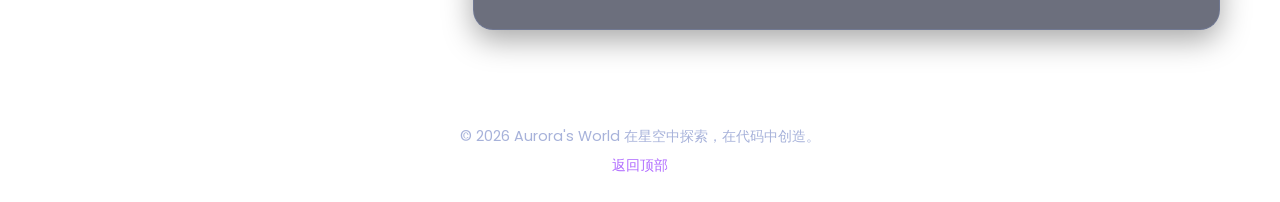
==== commit 0aa6439e: "功能: 全站滚动进场动画与顶部阅读进度条 新增 reveal.js：用 IntersectionObserver 让区块与卡片进入视口时淡入上浮，同父容器内错峰 70ms（最多 5 档），动画结束自动" ====
--- a/aurora-site/index.html
+++ b/aurora-site/index.html
@@ -13,6 +13,11 @@
                 }
             } catch (err) {
                 /* 隐私模式下访问 localStorage 会抛错，忽略即可 */
+            }
+
+            // 支持 IntersectionObserver 且未开启「减少动效」时才启用进场动画；否则内容始终可见
+            if ('IntersectionObserver' in window && !window.matchMedia('(prefers-reduced-motion: reduce)').matches) {
+                document.documentElement.classList.add('reveal-ready');
             }
         })();
     </script>
--- a/aurora-site/css/style.css
+++ b/aurora-site/css/style.css
@@ -1460,6 +1460,15 @@
     margin-bottom: 6px;
 }
 
+.resume-contact a {
+    color: var(--accent-primary);
+    text-decoration: none;
+}
+
+.resume-contact a:hover {
+    text-decoration: underline;
+}
+
 .resume-qr {
     text-align: center;
 }
@@ -1543,6 +1552,7 @@
     #fx-layer,
     body::before,
     body::after,
+    #scroll-progress,
     .theme-toggle,
     .subpage-header,
     .footer,
@@ -1590,3 +1600,51 @@
         color: #000000;
     }
 }
+
+/* ===== 滚动进场动画与顶部阅读进度条 ===== */
+.reveal-ready .reveal-target {
+    transition: opacity 550ms ease-out var(--reveal-delay, 0ms),
+        transform 550ms ease-out var(--reveal-delay, 0ms);
+}
+
+/* 只用 :not(.is-visible) 定义初始态：动画结束后元素回到自身样式，不影响卡片 hover 等既有动效 */
+.reveal-ready .reveal-target:not(.is-visible) {
+    opacity: 0;
+    transform: translateY(18px);
+}
+
+#scroll-progress {
+    position: fixed;
+    top: 0;
+    left: 0;
+    width: 100%;
+    height: 3px;
+    z-index: 1000;
+    pointer-events: none;
+    background: transparent;
+    transition: opacity var(--transition-time);
+}
+
+#scroll-progress.is-idle {
+    opacity: 0;
+}
+
+#scroll-progress > span {
+    display: block;
+    width: 0;
+    height: 100%;
+    border-radius: 0 999px 999px 0;
+    background: var(--gradient-primary);
+    box-shadow: 0 0 8px var(--accent-secondary);
+}
+
+@media (prefers-reduced-motion: reduce) {
+    .reveal-ready .reveal-target {
+        transition: none;
+    }
+
+    .reveal-ready .reveal-target:not(.is-visible) {
+        opacity: 1;
+        transform: none;
+    }
+}
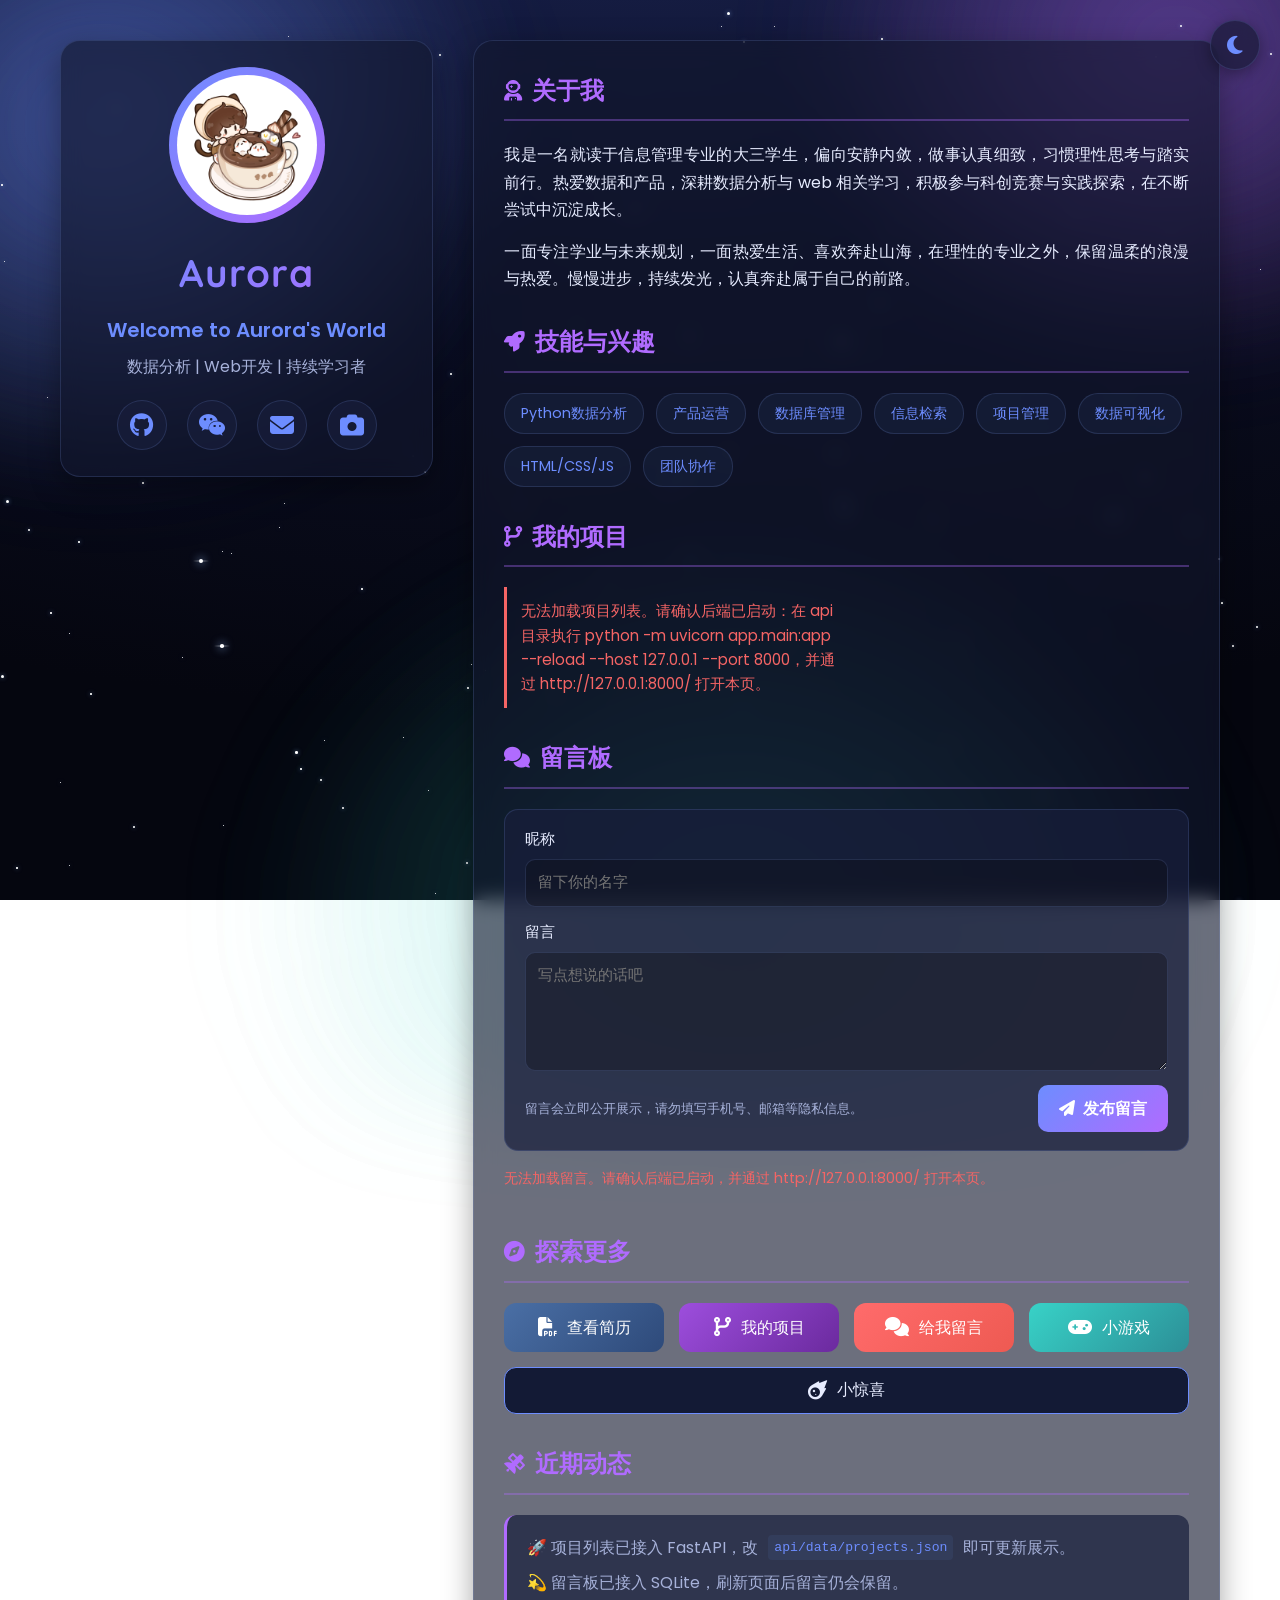
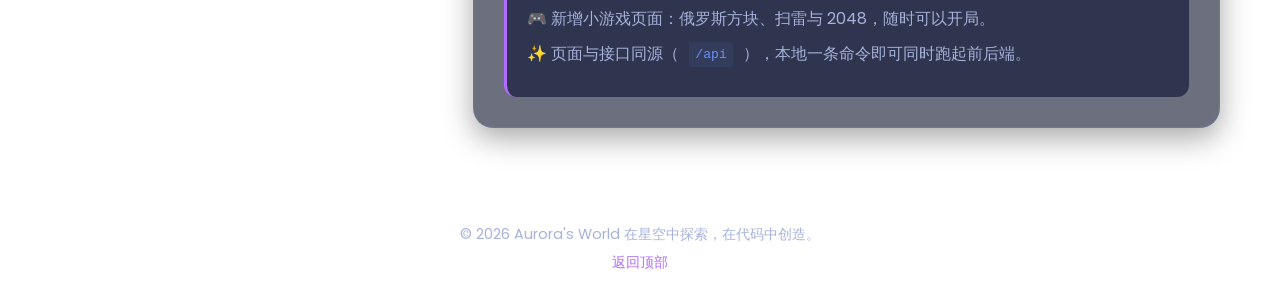
==== commit 348ed506: "功能: 新增小游戏页面（俄罗斯方块 / 扫雷 / 2048）" ====
--- a/aurora-site/index.html
+++ b/aurora-site/index.html
@@ -158,6 +158,10 @@
                             <i class="fas fa-comments"></i>
                             <span>给我留言</span>
                         </a>
+                        <a href="games.html" class="action-btn games-btn">
+                            <i class="fas fa-gamepad"></i>
+                            <span>小游戏</span>
+                        </a>
                         <button class="action-btn fun-btn" id="meteor-btn">
                             <i class="fas fa-meteor"></i>
                             <span>小惊喜</span>
@@ -173,6 +177,7 @@
                     <div class="updates-content">
                         <p>🚀 项目列表已接入 FastAPI，改 <code>api/data/projects.json</code> 即可更新展示。</p>
                         <p>💫 留言板已接入 SQLite，刷新页面后留言仍会保留。</p>
+                        <p>🎮 新增小游戏页面：俄罗斯方块、扫雷与 2048，随时可以开局。</p>
                         <p>✨ 页面与接口同源（<code>/api</code>），本地一条命令即可同时跑起前后端。</p>
                     </div>
                 </section>
--- a/aurora-site/css/style.css
+++ b/aurora-site/css/style.css
@@ -1043,6 +1043,11 @@
     border: 1px solid var(--accent-primary);
 }
 
+.games-btn {
+    background: linear-gradient(135deg, #38d2c7, #2c8f97);
+    color: white;
+}
+
 /* 「小惊喜」触发中的高亮态：用主题变量，避免写死颜色在亮色主题下变成黑底黑字 */
 .fun-btn.is-active {
     background: var(--gradient-primary);
@@ -1648,3 +1653,554 @@
         transform: none;
     }
 }
+
+/* ===== 小游戏大厅（俄罗斯方块 / 扫雷 / 2048） ===== */
+:root {
+    /* 棋盘网格与底板：与卡片同色系，比卡片稍深一点，保证方块颜色突出 */
+    --game-grid: rgba(140, 165, 255, 0.16);
+    --game-cell: rgba(255, 255, 255, 0.05);
+    --game-surface: rgba(9, 13, 30, 0.55);
+    --game-surface-strong: rgba(9, 13, 30, 0.86);
+    --game-tile-face: rgba(255, 255, 255, 0.08);
+}
+
+.light-theme {
+    --game-grid: rgba(110, 130, 190, 0.22);
+    --game-cell: rgba(255, 255, 255, 0.55);
+    --game-surface: rgba(255, 255, 255, 0.72);
+    --game-surface-strong: rgba(255, 255, 255, 0.92);
+    --game-tile-face: rgba(110, 130, 190, 0.14);
+}
+
+.games-container {
+    max-width: 1000px;
+}
+
+.games-head {
+    margin-bottom: 22px;
+}
+
+.games-title {
+    font-family: 'Quicksand', sans-serif;
+    font-size: clamp(1.8rem, 5vw, 2.4rem);
+    line-height: 1.3;
+    margin-bottom: 10px;
+    background: var(--gradient-primary);
+    -webkit-background-clip: text;
+    background-clip: text;
+    color: transparent;
+}
+
+.games-subtitle {
+    color: var(--text-secondary);
+    font-size: 0.95rem;
+    line-height: 1.7;
+    max-width: 46em;
+}
+
+/* 游戏标签栏 */
+.games-tabs {
+    display: flex;
+    flex-wrap: wrap;
+    gap: 10px;
+    margin-bottom: 18px;
+}
+
+.games-tab {
+    display: inline-flex;
+    align-items: center;
+    gap: 8px;
+    min-height: 44px;
+    padding: 10px 18px;
+    border-radius: 999px;
+    border: 1px solid var(--border-color);
+    background: var(--card-bg);
+    color: var(--text-secondary);
+    font-family: inherit;
+    font-size: 0.95rem;
+    cursor: pointer;
+    transition: all var(--transition-time);
+}
+
+.games-tab:hover {
+    color: var(--text-primary);
+    border-color: var(--border-accent);
+    transform: translateY(-2px);
+}
+
+.games-tab.is-active {
+    background: var(--gradient-primary);
+    border-color: transparent;
+    color: #ffffff;
+    box-shadow: 0 6px 16px var(--shadow-color);
+}
+
+/* 游戏面板与通用控件 */
+.game-panel {
+    background: var(--card-bg);
+    backdrop-filter: blur(10px);
+    border: 1px solid var(--border-color);
+    border-radius: 20px;
+    padding: 22px;
+    box-shadow: 0 10px 30px var(--shadow-color);
+}
+
+.game-panel[hidden] {
+    display: none;
+}
+
+/* 面板会被程序聚焦，方便方向键直接落到游戏上；它是容器而非控件，不画焦点圈 */
+.game-panel:focus {
+    outline: none;
+}
+
+.game-rules {
+    margin-bottom: 18px;
+    padding: 12px 16px;
+    border-radius: 14px;
+    border: 1px solid var(--border-color);
+    background: var(--game-surface);
+}
+
+.game-rules summary {
+    cursor: pointer;
+    color: var(--text-primary);
+    font-weight: 500;
+    font-size: 0.92rem;
+}
+
+.game-rules ul {
+    margin: 10px 0 0 18px;
+    color: var(--text-secondary);
+    font-size: 0.88rem;
+    line-height: 1.8;
+}
+
+.game-shell {
+    display: flex;
+    flex-direction: column;
+    gap: 16px;
+}
+
+.game-hud {
+    display: grid;
+    grid-template-columns: repeat(auto-fit, minmax(84px, 1fr));
+    gap: 10px;
+}
+
+.game-hud--compact {
+    grid-template-columns: repeat(auto-fit, minmax(76px, 1fr));
+}
+
+.game-stat {
+    display: flex;
+    flex-direction: column;
+    gap: 4px;
+    padding: 10px 12px;
+    border-radius: 12px;
+    border: 1px solid var(--border-color);
+    background: var(--game-surface);
+}
+
+.game-stat__label {
+    font-size: 0.72rem;
+    letter-spacing: 0.04em;
+    color: var(--text-secondary);
+}
+
+.game-stat strong {
+    font-family: 'Quicksand', sans-serif;
+    font-size: 1.15rem;
+    color: var(--text-primary);
+}
+
+.game-toolbar {
+    display: flex;
+    flex-wrap: wrap;
+    align-items: center;
+    justify-content: space-between;
+    gap: 14px;
+}
+
+.game-toolbar .game-hud {
+    flex: 1 1 240px;
+}
+
+.game-select {
+    display: inline-flex;
+    align-items: center;
+    gap: 8px;
+    color: var(--text-secondary);
+    font-size: 0.88rem;
+}
+
+.game-select select {
+    min-height: 44px;
+    padding: 8px 10px;
+    border-radius: 10px;
+    border: 1px solid var(--border-color);
+    background: var(--game-surface);
+    color: var(--text-primary);
+    font-family: inherit;
+    font-size: 0.88rem;
+}
+
+.game-actions {
+    display: flex;
+    flex-wrap: wrap;
+    gap: 10px;
+}
+
+.game-btn {
+    min-height: 44px;
+    padding: 10px 16px;
+    border-radius: 12px;
+    border: 1px solid var(--border-color);
+    background: var(--game-surface);
+    color: var(--text-primary);
+    font-family: inherit;
+    font-size: 0.9rem;
+    cursor: pointer;
+    transition: transform 0.2s ease, background var(--transition-time),
+        border-color var(--transition-time), opacity var(--transition-time);
+}
+
+.game-btn:hover:not(:disabled) {
+    transform: translateY(-2px);
+    border-color: var(--border-accent);
+    background: var(--card-hover-bg);
+}
+
+.game-btn:disabled {
+    opacity: 0.45;
+    cursor: not-allowed;
+}
+
+.game-btn--primary,
+.game-btn.is-active {
+    background: var(--gradient-primary);
+    border-color: transparent;
+    color: #ffffff;
+}
+
+.game-hint {
+    margin-top: 12px;
+    color: var(--text-secondary);
+    font-size: 0.82rem;
+    line-height: 1.7;
+}
+
+/* 暂停 / 结束遮罩 */
+.game-overlay {
+    position: absolute;
+    inset: 0;
+    display: none;
+    flex-direction: column;
+    align-items: center;
+    justify-content: center;
+    gap: 12px;
+    padding: 20px;
+    z-index: 3;
+    text-align: center;
+    border-radius: inherit;
+    background: var(--game-surface-strong);
+    backdrop-filter: blur(6px);
+}
+
+.game-overlay.is-visible {
+    display: flex;
+}
+
+.game-overlay__title {
+    font-family: 'Quicksand', sans-serif;
+    font-size: 1.25rem;
+    color: var(--text-primary);
+}
+
+.game-overlay__text {
+    max-width: 22em;
+    color: var(--text-secondary);
+    font-size: 0.9rem;
+    line-height: 1.6;
+}
+
+.game-overlay--float {
+    /* 结算面板做成悬浮卡片：让棋盘留在背景里，踩雷后能看到雷的位置 */
+    inset: auto;
+    top: 50%;
+    left: 50%;
+    width: min(88%, 320px);
+    padding: 20px;
+    border-radius: 16px;
+    border: 1px solid var(--border-color);
+    box-shadow: 0 14px 34px var(--shadow-color);
+    transform: translate(-50%, -50%);
+}
+
+/* 俄罗斯方块 */
+.tetris-layout {
+    display: flex;
+    flex-wrap: wrap;
+    align-items: flex-start;
+    justify-content: center;
+    gap: 18px;
+}
+
+.tetris-stage {
+    position: relative;
+    width: min(78vw, 300px);
+    aspect-ratio: 1 / 2;
+    border-radius: 16px;
+    overflow: hidden;
+    border: 1px solid var(--border-color);
+    background: var(--game-surface);
+}
+
+.tetris-board {
+    display: block;
+    width: 100%;
+    height: 100%;
+}
+
+.tetris-side {
+    display: flex;
+    flex-direction: column;
+    gap: 12px;
+    min-width: 96px;
+}
+
+.tetris-panel {
+    display: flex;
+    flex-direction: column;
+    align-items: center;
+    gap: 8px;
+    padding: 10px;
+    border-radius: 14px;
+    border: 1px solid var(--border-color);
+    background: var(--game-surface);
+}
+
+.tetris-panel__title {
+    font-size: 0.75rem;
+    color: var(--text-secondary);
+}
+
+.tetris-next {
+    display: flex;
+    flex-direction: column;
+    gap: 8px;
+}
+
+.tetris-mini {
+    display: block;
+    width: 64px;
+    height: 52px;
+}
+
+.tetris-actions {
+    display: grid;
+    grid-template-columns: repeat(auto-fit, minmax(96px, 1fr));
+}
+
+/* 扫雷 */
+.minesweeper-shell {
+    position: relative;
+}
+
+.mine-board-wrap {
+    display: flex;
+    justify-content: center;
+    padding: 4px 2px 8px;
+    overflow-x: auto;
+}
+
+.mine-board {
+    display: grid;
+    grid-template-columns: repeat(var(--mine-cols, 9), var(--mine-cell, 30px));
+    gap: 2px;
+}
+
+.mine-cell {
+    display: flex;
+    align-items: center;
+    justify-content: center;
+    width: var(--mine-cell, 30px);
+    height: var(--mine-cell, 30px);
+    padding: 0;
+    border-radius: 5px;
+    border: 1px solid var(--border-color);
+    background: var(--game-tile-face);
+    color: var(--text-primary);
+    font-family: 'Quicksand', sans-serif;
+    font-size: calc(var(--mine-cell, 30px) * 0.5);
+    line-height: 1;
+    cursor: pointer;
+    transition: background 0.18s ease, transform 0.18s ease;
+}
+
+.mine-cell:hover:not(:disabled) {
+    background: var(--card-hover-bg);
+    transform: translateY(-1px);
+}
+
+.mine-cell:disabled {
+    opacity: 1;
+}
+
+.mine-cell.is-revealed {
+    background: transparent;
+    border-color: var(--game-grid);
+    cursor: default;
+}
+
+.mine-cell.is-flagged {
+    background: rgba(255, 159, 110, 0.22);
+}
+
+.mine-cell.is-mine {
+    background: rgba(255, 107, 107, 0.28);
+}
+
+.mine-cell.is-hit {
+    background: #ff5c5c;
+}
+
+.mine-cell.is-wrong {
+    background: rgba(255, 107, 157, 0.28);
+    box-shadow: inset 0 0 0 1px rgba(255, 107, 157, 0.7);
+}
+
+.mine-cell.is-number {
+    font-weight: 600;
+}
+
+.mine-cell.is-number-1 { color: #6d8dff; }
+.mine-cell.is-number-2 { color: #38d2c7; }
+.mine-cell.is-number-3 { color: #ff9f6e; }
+.mine-cell.is-number-4 { color: #b06bff; }
+.mine-cell.is-number-5 { color: #ffd166; }
+.mine-cell.is-number-6 { color: #7be0ad; }
+.mine-cell.is-number-7 { color: #ff6b9d; }
+.mine-cell.is-number-8 { color: #a7b2da; }
+
+/* 2048 */
+.game2048-shell {
+    position: relative;
+}
+
+.game2048-wrap {
+    position: relative;
+    /* 用面板宽度而不是视口宽度，避免在手机上加出横向滚动条 */
+    width: min(100%, 420px);
+    margin: 0 auto;
+}
+
+.game2048-board {
+    display: grid;
+    grid-template-columns: repeat(4, 1fr);
+    gap: 10px;
+    padding: 10px;
+    aspect-ratio: 1 / 1;
+    border-radius: 18px;
+    border: 1px solid var(--border-color);
+    background: var(--game-surface);
+}
+
+.game2048-tile {
+    display: flex;
+    align-items: center;
+    justify-content: center;
+    border-radius: 12px;
+    background: var(--game-tile-face);
+    color: var(--text-primary);
+    font-family: 'Quicksand', sans-serif;
+    font-weight: 600;
+    font-size: clamp(0.95rem, 5.4vw, 1.6rem);
+    transition: background 0.18s ease, color 0.18s ease;
+}
+
+.game2048-tile.is-empty {
+    background: var(--game-cell);
+}
+
+.tile-2 { background: rgba(140, 165, 255, 0.2); }
+.tile-4 { background: rgba(109, 141, 255, 0.32); }
+.tile-8 { background: linear-gradient(135deg, #6d8dff, #7f7dff); color: #0b1020; }
+.tile-16 { background: linear-gradient(135deg, #7f7dff, #936bff); color: #0b1020; }
+.tile-32 { background: linear-gradient(135deg, #936bff, #b06bff); color: #0b1020; }
+.tile-64 { background: linear-gradient(135deg, #b06bff, #d15bd8); color: #0b1020; }
+.tile-128 { background: linear-gradient(135deg, #38d2c7, #4ad4a0); color: #06231f; }
+.tile-256 { background: linear-gradient(135deg, #4ad4a0, #8fe07a); color: #06231f; }
+.tile-512 { background: linear-gradient(135deg, #ffd166, #ffb347); color: #3a2500; }
+.tile-1024 { background: linear-gradient(135deg, #ffb347, #ff9f6e); color: #3a1b00; }
+.tile-2048 { background: linear-gradient(135deg, #ff9f6e, #ff6b6b); color: #ffffff; }
+.tile-super { background: linear-gradient(135deg, #ff6b6b, #ff6b9d); color: #ffffff; }
+
+.game2048-tile.is-new {
+    animation: tile-appear 220ms ease-out var(--tile-delay, 0ms) both;
+}
+
+.game2048-tile.is-merged {
+    animation: tile-merge 240ms ease-out var(--tile-delay, 0ms) both;
+}
+
+@keyframes tile-appear {
+    from {
+        opacity: 0.4;
+        transform: scale(0.6);
+    }
+    to {
+        opacity: 1;
+        transform: scale(1);
+    }
+}
+
+@keyframes tile-merge {
+    0% { transform: scale(1); }
+    45% { transform: scale(1.12); }
+    100% { transform: scale(1); }
+}
+
+@media (max-width: 767px) {
+    .game-panel {
+        padding: 16px;
+    }
+
+    .game-toolbar {
+        flex-direction: column;
+        align-items: stretch;
+    }
+
+    .game-toolbar .game-hud {
+        flex: 1 1 auto;
+    }
+
+    .tetris-layout {
+        gap: 12px;
+    }
+
+    .tetris-stage {
+        width: min(70vw, 260px);
+    }
+
+    .tetris-side {
+        flex-direction: row;
+    }
+
+    .mine-board-wrap {
+        justify-content: flex-start;
+    }
+}
+
+@media (prefers-reduced-motion: reduce) {
+    .game2048-tile.is-new,
+    .game2048-tile.is-merged {
+        animation: none;
+    }
+
+    .games-tab,
+    .game-btn,
+    .mine-cell {
+        transition: none;
+    }
+}
